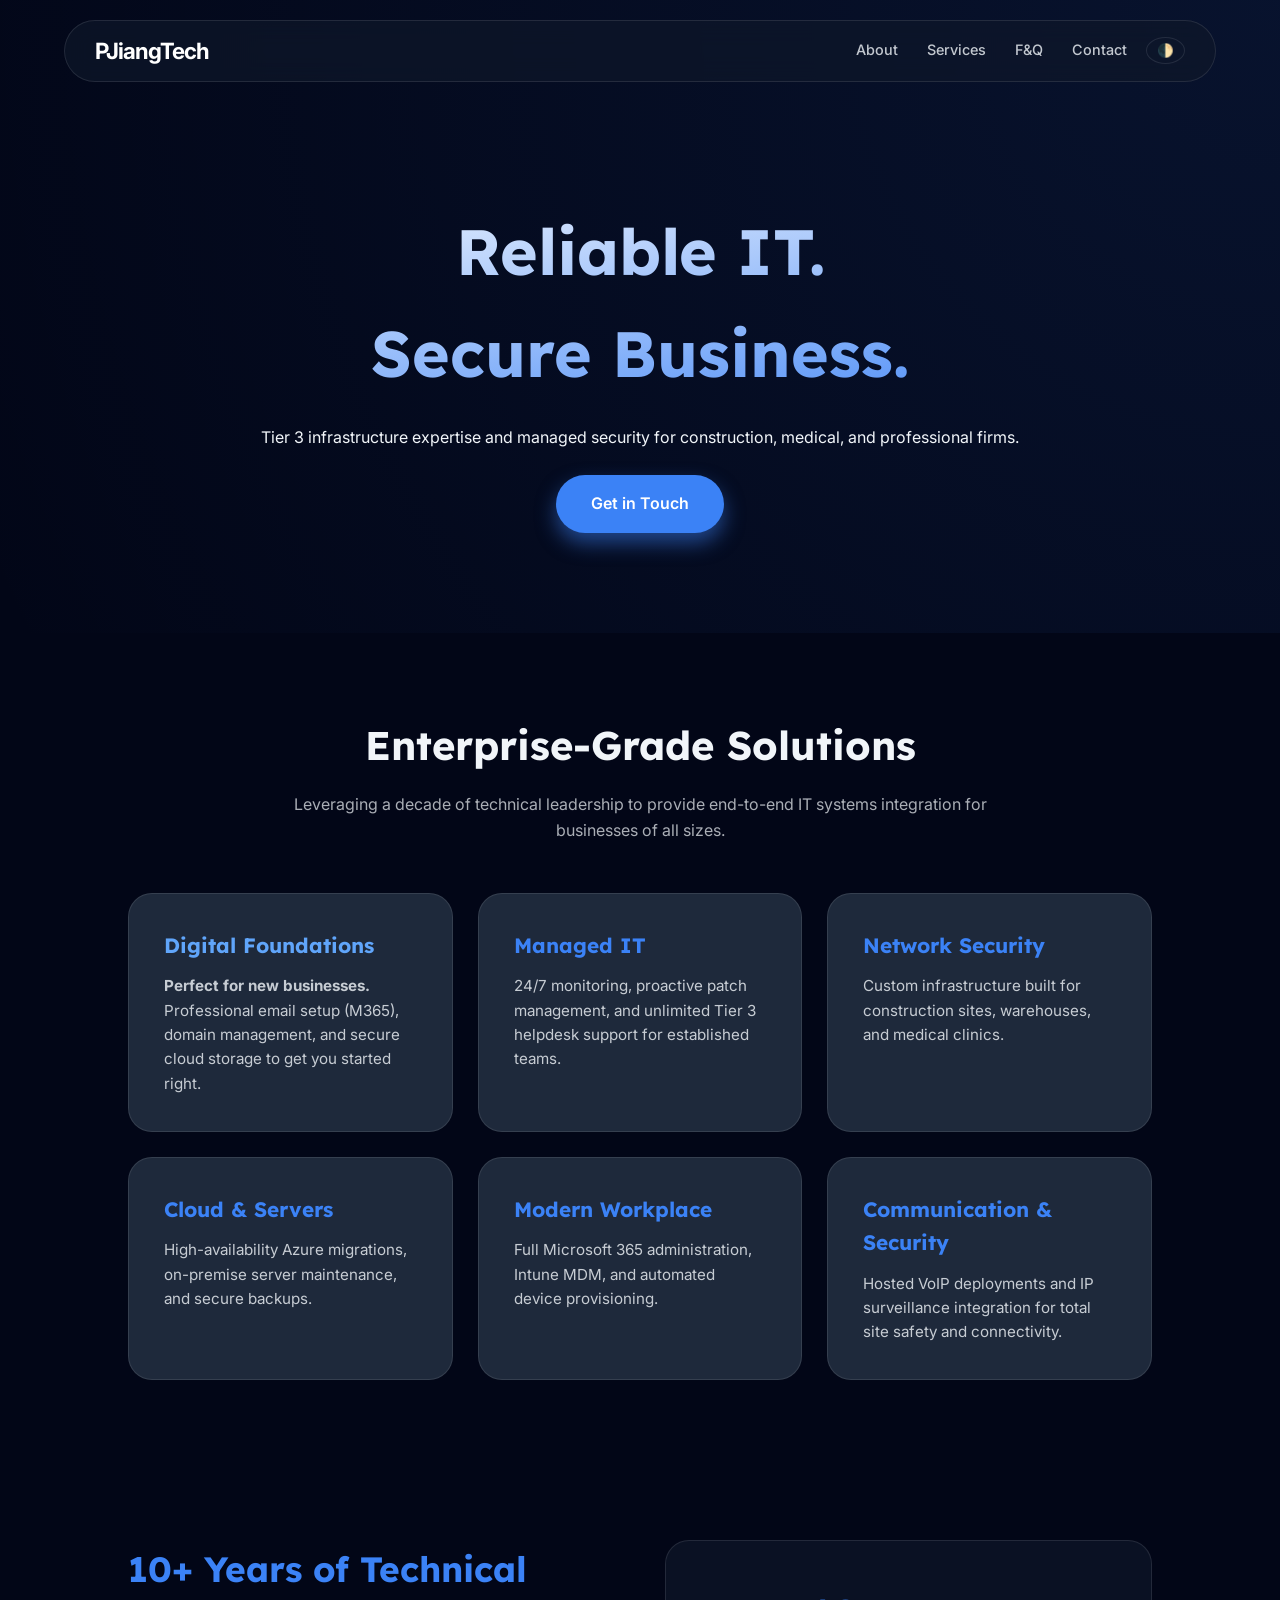
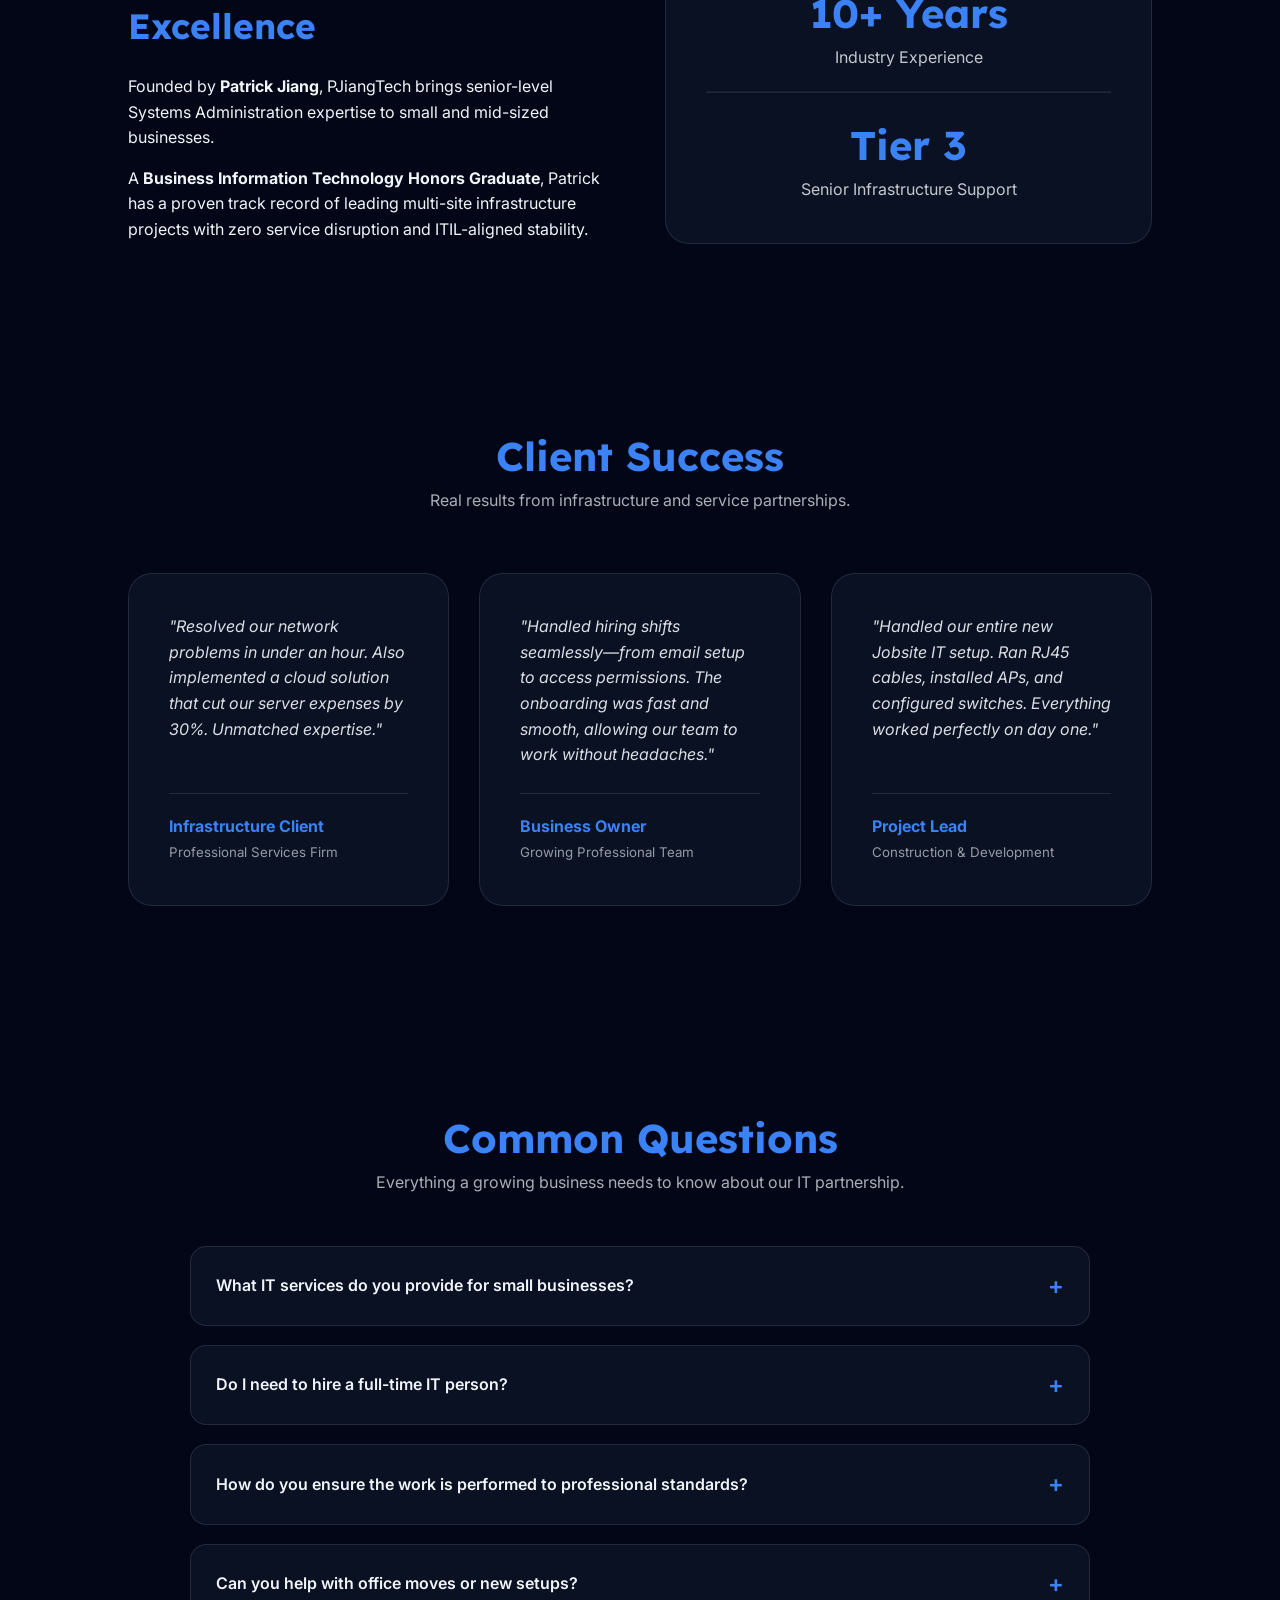
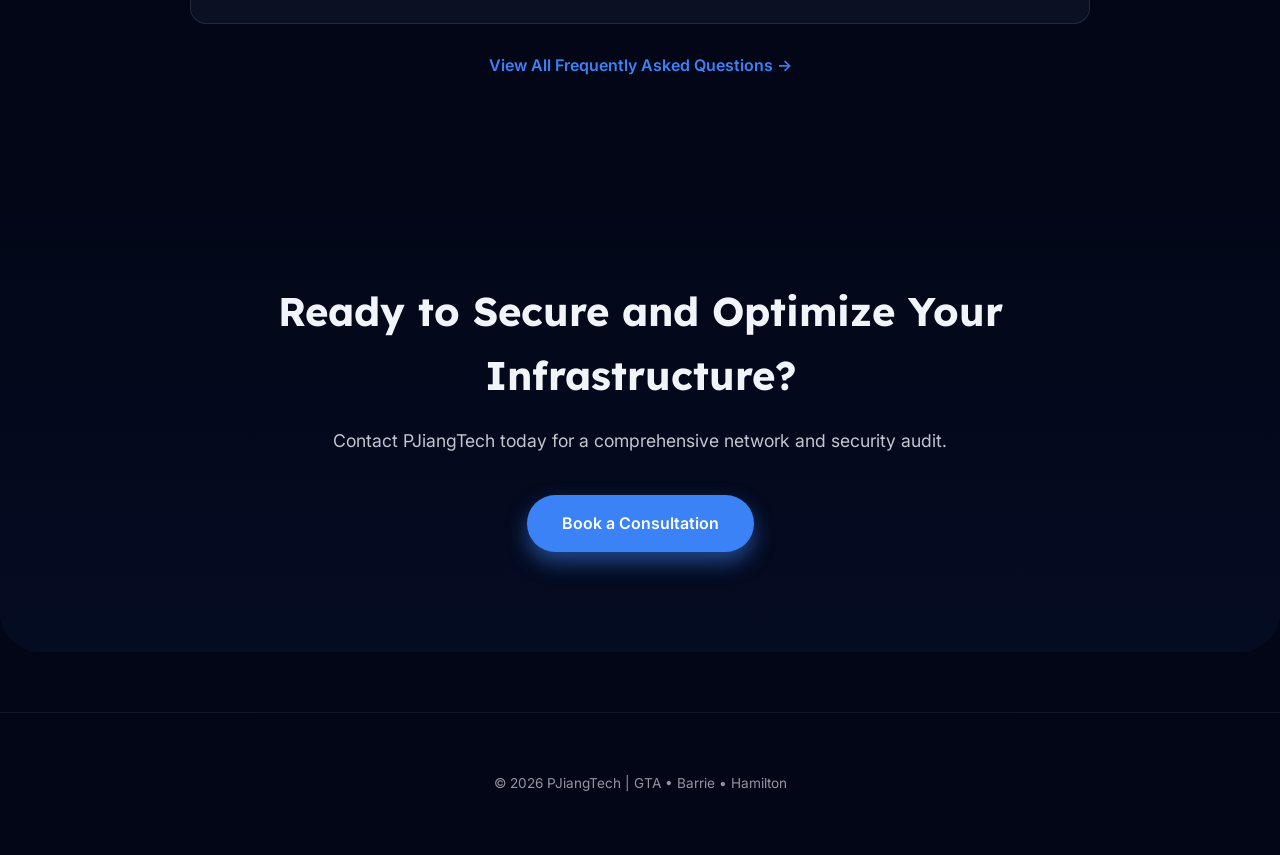
==== index.html @ 6f6699de "Initial site deployment" ====
<!DOCTYPE html>
<html lang="en">
<head>
  <meta charset="UTF-8" />
  <meta name="viewport" content="width=device-width, initial-scale=1.0" />
  <title>PJiangTech | Managed IT & Infrastructure</title>
  <link href="https://fonts.googleapis.com/css2?family=Inter:wght@300;400;500;600&family=Lexend:wght@600;700&display=swap" rel="stylesheet">
  <style>
    :root {
      --bg: #020617; --text: #f1f5f9; --primary: #0f172a; --accent: #3b82f6;
      --accent-glow: rgba(59, 130, 246, 0.5); --glass: rgba(15, 23, 42, 0.7);
      --border: rgba(255, 255, 255, 0.1); --card-bg: #1e293b;
    }
    body.light {
      --bg: #f8fafc; --text: #1e293b; --glass: rgba(255, 255, 255, 0.7);
      --border: rgba(0, 0, 0, 0.05); --card-bg: #ffffff;
    }
    * { box-sizing: border-box; margin: 0; padding: 0; }
    body { font-family: 'Inter', sans-serif; background-color: var(--bg); color: var(--text); line-height: 1.6; transition: background 0.4s ease; }
    h1, h2, h3 { font-family: 'Lexend', sans-serif; }
    
    header { position: fixed; width: 90%; top: 20px; left: 50%; transform: translateX(-50%); background: var(--glass); backdrop-filter: blur(12px); border: 1px solid var(--border); border-radius: 100px; padding: 12px 30px; display: flex; justify-content: space-between; align-items: center; z-index: 1000; }
    
    .logo { font-size: 1.4rem; color: #ffffff !important; font-weight: 700; text-decoration: none; letter-spacing: -1px; }
    
    nav a { color: var(--text); margin-left: 25px; text-decoration: none; font-size: 0.9rem; font-weight: 500; opacity: 0.8; }
    .mode-toggle { cursor: pointer; background: none; border: 1px solid var(--border); padding: 5px 10px; border-radius: 50%; margin-left: 15px; color: var(--text); }
    
    .hero { padding: 200px 20px 100px; text-align: center; background: radial-gradient(circle at top right, rgba(59, 130, 246, 0.1), transparent); }
    .hero h1 { font-size: clamp(2.5rem, 6vw, 4rem); margin-bottom: 20px; background: linear-gradient(to bottom right, #fff, var(--accent)); -webkit-background-clip: text; -webkit-text-fill-color: transparent; }
    
    .btn { display: inline-block; background: var(--accent); color: white; padding: 16px 35px; border-radius: 100px; text-decoration: none; font-weight: 600; box-shadow: 0 10px 20px var(--accent-glow); border: none; cursor: pointer; transition: transform 0.3s ease; }
    .btn:hover { transform: translateY(-3px); }

    section { padding: 80px 10%; max-width: 1300px; margin: auto; }
    
    .services-grid { display: grid; grid-template-columns: repeat(auto-fit, minmax(300px, 1fr)); gap: 25px; margin-top: 40px; }
    .s-card { background: var(--card-bg); padding: 35px; border-radius: 24px; border: 1px solid var(--border); transition: transform 0.3s; text-decoration: none; color: inherit; display: block; }
    .s-card:hover { transform: translateY(-8px); border-color: var(--accent); }
    .s-card h3 { color: var(--accent); margin-bottom: 12px; font-size: 1.3rem; }
    .s-card p { font-size: 0.95rem; opacity: 0.8; }

    /* CTA Section (Replaces Form) */
    .cta-section { text-align: center; padding: 100px 10%; background: linear-gradient(to bottom, transparent, rgba(59, 130, 246, 0.05)); border-radius: 40px; margin-bottom: 60px; }
    
    footer { text-align: center; padding: 60px 20px; border-top: 1px solid var(--border); opacity: 0.6; font-size: 0.85rem; }

    /* Animation Keyframes */
@keyframes fadeInUp {
  from { opacity: 0; transform: translateY(30px); }
  to { opacity: 1; transform: translateY(0); }
}

.testimonial-card {
  opacity: 0; /* Hidden initially for scroll effect */
  transition: transform 0.3s ease, border-color 0.3s ease, box-shadow 0.3s ease;
}

/* Class added by JavaScript when scrolled into view */
.reveal {
  animation: fadeInUp 0.8s ease forwards;
}

.testimonial-card:hover {
  transform: translateY(-10px);
  border-color: var(--accent) !important;
  box-shadow: 0 10px 30px rgba(59, 130, 246, 0.2);
}
/* FAQ Accordion Styles */
.accordion {
  background: var(--glass);
  border: 1px solid var(--border);
  border-radius: 16px;
  margin-bottom: 15px;
  padding: 20px 25px;
  cursor: pointer;
  display: flex;
  justify-content: space-between;
  align-items: center;
  font-weight: 600;
  transition: all 0.3s ease;
  text-align: left;
}

.accordion:hover {
  border-color: var(--accent);
  background: rgba(59, 130, 246, 0.05);
}

.accordion::after {
  content: '+';
  font-size: 1.5rem;
  color: var(--accent);
  transition: transform 0.3s ease;
}

.accordion.active::after {
  content: '−';
  transform: rotate(180deg);
}

.panel {
  max-height: 0;
  overflow: hidden;
  transition: max-height 0.3s ease-out;
  background: rgba(15, 23, 42, 0.3);
  border-radius: 0 0 16px 16px;
  margin-top: -16px;
  margin-bottom: 20px;
  padding: 0 25px;
}

.panel p {
  padding: 20px 0;
  opacity: 0.8;
  font-size: 0.95rem;
}

  </style>
</head>
<body>

<header>
  <a href="index.html" class="logo">PJiangTech</a>
  <nav>
  <a href="about.html">About</a>        
  <a href="services.html">Services</a> 
  <a href="faq.html">F&Q</a> 
  <a href="contact.html">Contact</a>    
  <button class="mode-toggle" onclick="toggleMode()">🌓</button>
</nav>
</header>

<section class="hero">
  <h1>Reliable IT.<br>Secure Business.</h1>
  <p>Tier 3 infrastructure expertise and managed security for construction, medical, and professional firms.</p>
  <a href="contact.html" class="btn" style="margin-top: 25px;">Get in Touch</a>
</section>

<section id="services">
  <div style="text-align: center; margin-bottom: 50px;">
    <h2 style="font-size: 2.5rem; margin-bottom: 15px;">Enterprise-Grade Solutions</h2>
    <p style="opacity: 0.7; max-width: 700px; margin: 0 auto;">Leveraging a decade of technical leadership to provide end-to-end IT systems integration for businesses of all sizes.</p>
  </div>
  
  <div class="services-grid">
    <a href="services.html" class="s-card">
      <h3 style="color: #60a5fa;">Digital Foundations</h3>
      <p><strong>Perfect for new businesses.</strong> Professional email setup (M365), domain management, and secure cloud storage to get you started right.</p>
    </a>

    <a href="services.html" class="s-card">
      <h3>Managed IT</h3>
      <p>24/7 monitoring, proactive patch management, and unlimited Tier 3 helpdesk support for established teams.</p>
    </a>

    <a href="services.html" class="s-card">
      <h3>Network Security</h3>
      <p>Custom infrastructure built for construction sites, warehouses, and medical clinics.</p>
    </a>

    <a href="services.html" class="s-card">
      <h3>Cloud & Servers</h3>
      <p>High-availability Azure migrations, on-premise server maintenance, and secure backups.</p>
    </a>

    <a href="services.html" class="s-card">
      <h3>Modern Workplace</h3>
      <p>Full Microsoft 365 administration, Intune MDM, and automated device provisioning.</p>
    </a>

    <a href="services.html" class="s-card">
      <h3>Communication & Security</h3>
      <p>Hosted VoIP deployments and IP surveillance integration for total site safety and connectivity.</p>
    </a>
  </div>
</section>

<section id="about" class="about-section">
  <div style="display: grid; grid-template-columns: 1fr 1fr; gap: 50px; align-items: center;">
    <div>
      <h2 style="color: var(--accent); font-size: 2.2rem; margin-bottom: 20px;">10+ Years of Technical Excellence</h2>
      <p>Founded by <strong>Patrick Jiang</strong>, PJiangTech brings senior-level Systems Administration expertise to small and mid-sized businesses.</p>
      <p style="margin-top: 15px;">A <strong>Business Information Technology Honors Graduate</strong>, Patrick has a proven track record of leading multi-site infrastructure projects with zero service disruption and ITIL-aligned stability.</p>
    </div>
    <div style="background: var(--glass); padding: 40px; border-radius: 24px; border: 1px solid var(--border); text-align: center;">
        <div style="margin-bottom: 20px;">
            <h3 style="color: var(--accent); font-size: 2.5rem;">10+ Years</h3>
            <p style="opacity: 0.8;">Industry Experience</p>
        </div>
        <hr style="opacity: 0.1; margin: 20px 0;">
        <div>
            <h3 style="color: var(--accent); font-size: 2.5rem;">Tier 3</h3>
            <p style="opacity: 0.8;">Senior Infrastructure Support</p>
        </div>
    </div>
  </div>
</section>


<section id="testimonials" style="padding: 100px 10%; overflow: hidden;">
  <div style="text-align: center; margin-bottom: 60px;">
    <h2 style="font-size: 2.5rem; color: var(--accent);">Client Success</h2>
    <p style="opacity: 0.7;">Real results from infrastructure and service partnerships.</p>
  </div>

  <div style="display: grid; grid-template-columns: repeat(auto-fit, minmax(300px, 1fr)); gap: 30px;">
    
    <div class="testimonial-card" style="background: var(--glass); padding: 40px; border-radius: 24px; border: 1px solid var(--border); display: flex; flex-direction: column;">
      <p style="font-style: italic; opacity: 0.9; flex-grow: 1;">"Resolved our network problems in under an hour. Also implemented a cloud solution that cut our server expenses by 30%. Unmatched expertise."</p>
      <div style="margin-top: 25px; padding-top: 20px; border-top: 1px solid var(--border);">
        <strong style="color: var(--accent); display: block;">Infrastructure Client</strong>
        <small style="opacity: 0.6;">Professional Services Firm</small>
      </div>
    </div>


    <div class="testimonial-card" style="background: var(--glass); padding: 40px; border-radius: 24px; border: 1px solid var(--border); display: flex; flex-direction: column;">
      <p style="font-style: italic; opacity: 0.9; flex-grow: 1;">"Handled hiring shifts seamlessly—from email setup to access permissions. The onboarding was fast and smooth, allowing our team to work without headaches."</p>
      <div style="margin-top: 25px; padding-top: 20px; border-top: 1px solid var(--border);">
        <strong style="color: var(--accent); display: block;">Business Owner</strong>
        <small style="opacity: 0.6;">Growing Professional Team</small>
      </div>
    </div>

    <div class="testimonial-card" style="background: var(--glass); padding: 40px; border-radius: 24px; border: 1px solid var(--border); display: flex; flex-direction: column;">
      <p style="font-style: italic; opacity: 0.9; flex-grow: 1;">"Handled our entire new Jobsite IT setup. Ran RJ45 cables, installed APs, and configured switches. Everything worked perfectly on day one."</p>
      <div style="margin-top: 25px; padding-top: 20px; border-top: 1px solid var(--border);">
        <strong style="color: var(--accent); display: block;">Project Lead</strong>
        <small style="opacity: 0.6;">Construction & Development</small>
      </div>
    </div>

  </div>
</section>

<section id="faq" style="padding: 100px 10%;">
  <div style="text-align: center; margin-bottom: 50px;">
    <h2 style="font-size: 2.5rem; color: var(--accent);">Common Questions</h2>
    <p style="opacity: 0.7;">Everything a growing business needs to know about our IT partnership.</p>
  </div>

  <div style="max-width: 900px; margin: auto;">
    <div class="accordion">What IT services do you provide for small businesses?</div>
    <div class="panel"><p>We handle everything from professional email setup (Microsoft 365) and network cabling to managed security and Tier 3 infrastructure support.</p></div>

    <div class="accordion">Do I need to hire a full-time IT person?</div>
    <div class="panel"><p>Not necessarily. We provide the same level of senior expertise at a fraction of the cost, acting as your dedicated IT department.</p></div>

    <div class="accordion">How do you ensure the work is performed to professional standards?</div>
<div class="panel">
  <p>Every project and service engagement begins with a detailed <strong>Statement of Work (SOW)</strong>. This document clearly defines the scope, technical requirements, and expected deliverables, ensuring full transparency. By following a structured, ITIL-aligned process, we guarantee that all infrastructure changes are documented, tested, and executed with zero surprise to your operations.</p>
</div>

    <div class="accordion">Can you help with office moves or new setups?</div>
    <div class="panel"><p>Yes. We handle the physical infrastructure, including running RJ45 cabling, configuring switches, and ensuring your WiFi is enterprise-ready from day one.</p></div>

    <div style="text-align: center; margin-top: 30px;">
        <a href="faq.html" style="color: var(--accent); text-decoration: none; font-weight: 600;">View All Frequently Asked Questions →</a>
    </div>
  </div>
</section>

<section class="cta-section">
    <h2 style="font-size: 2.5rem; margin-bottom: 20px;">Ready to Secure and Optimize Your Infrastructure?</h2>
    <p style="opacity: 0.8; margin-bottom: 40px; font-size: 1.1rem;">Contact PJiangTech today for a comprehensive network and security audit.</p>
    <a href="contact.html" class="btn">Book a Consultation</a>
</section>

<footer><p>© 2026 PJiangTech | GTA • Barrie • Hamilton</p></footer>

<script>
  // 1. Theme Toggle Logic
  function toggleMode() { 
    document.body.classList.toggle('light'); 
    localStorage.setItem('theme', document.body.classList.contains('light') ? 'light' : 'dark'); 
  }
  if (localStorage.getItem('theme') === 'light') document.body.classList.add('light');

  // 2. Accordion Logic
  const acc = document.querySelectorAll('.accordion');
  acc.forEach(a => {
    a.addEventListener('click', function() {
      this.classList.toggle('active');
      const panel = this.nextElementSibling;
      // Check if panel is already open
      if (panel.style.maxHeight && panel.style.maxHeight !== "0px") {
        panel.style.maxHeight = "0px";
      } else {
        panel.style.maxHeight = panel.scrollHeight + "px";
      }
    });
  });

  // 3. Scroll Reveal Animation Logic
  const observerOptions = { threshold: 0.1 };
  const observer = new IntersectionObserver((entries) => {
    entries.forEach(entry => {
      if (entry.isIntersecting) {
        entry.target.classList.add('reveal');
      }
    });
  }, observerOptions);

  // Apply reveal animation to both testimonials and accordions
  document.querySelectorAll('.testimonial-card, .accordion').forEach((el) => {
    observer.observe(el);
  });
</script>

</body>
</html>
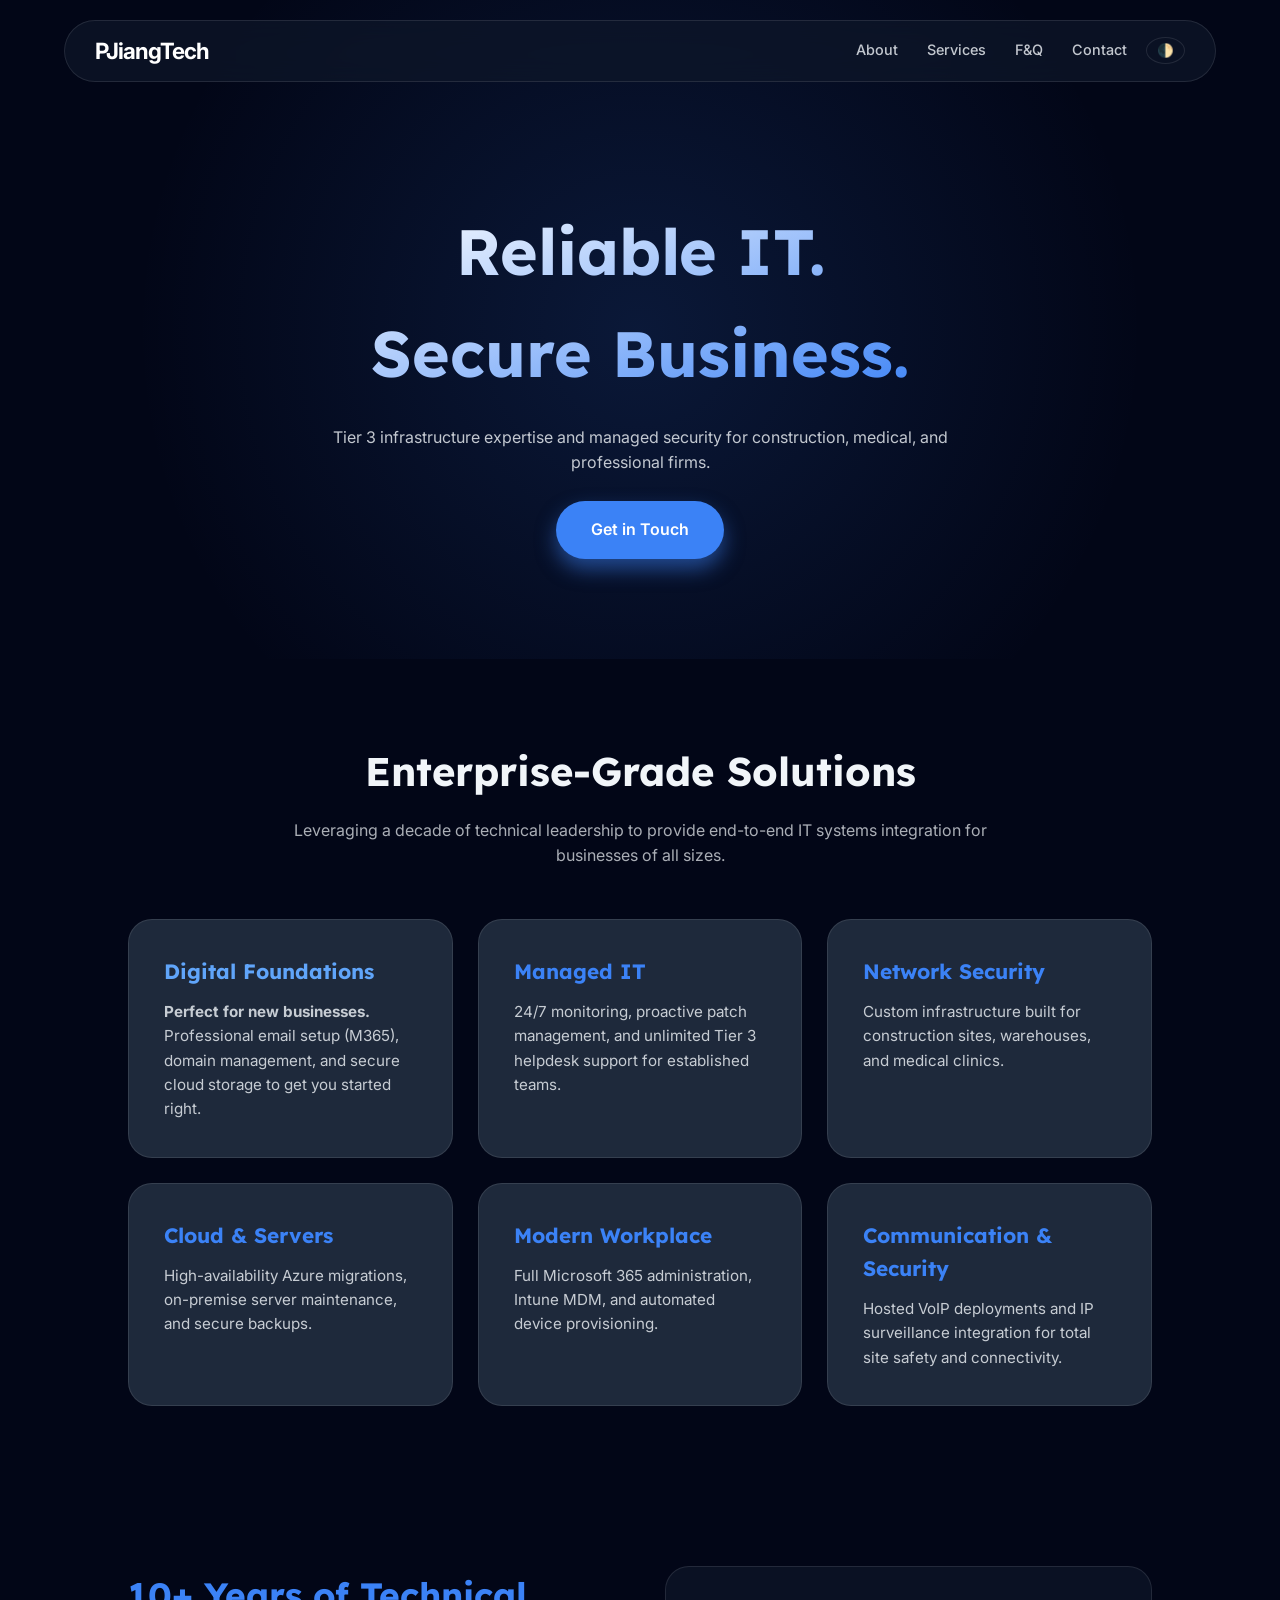
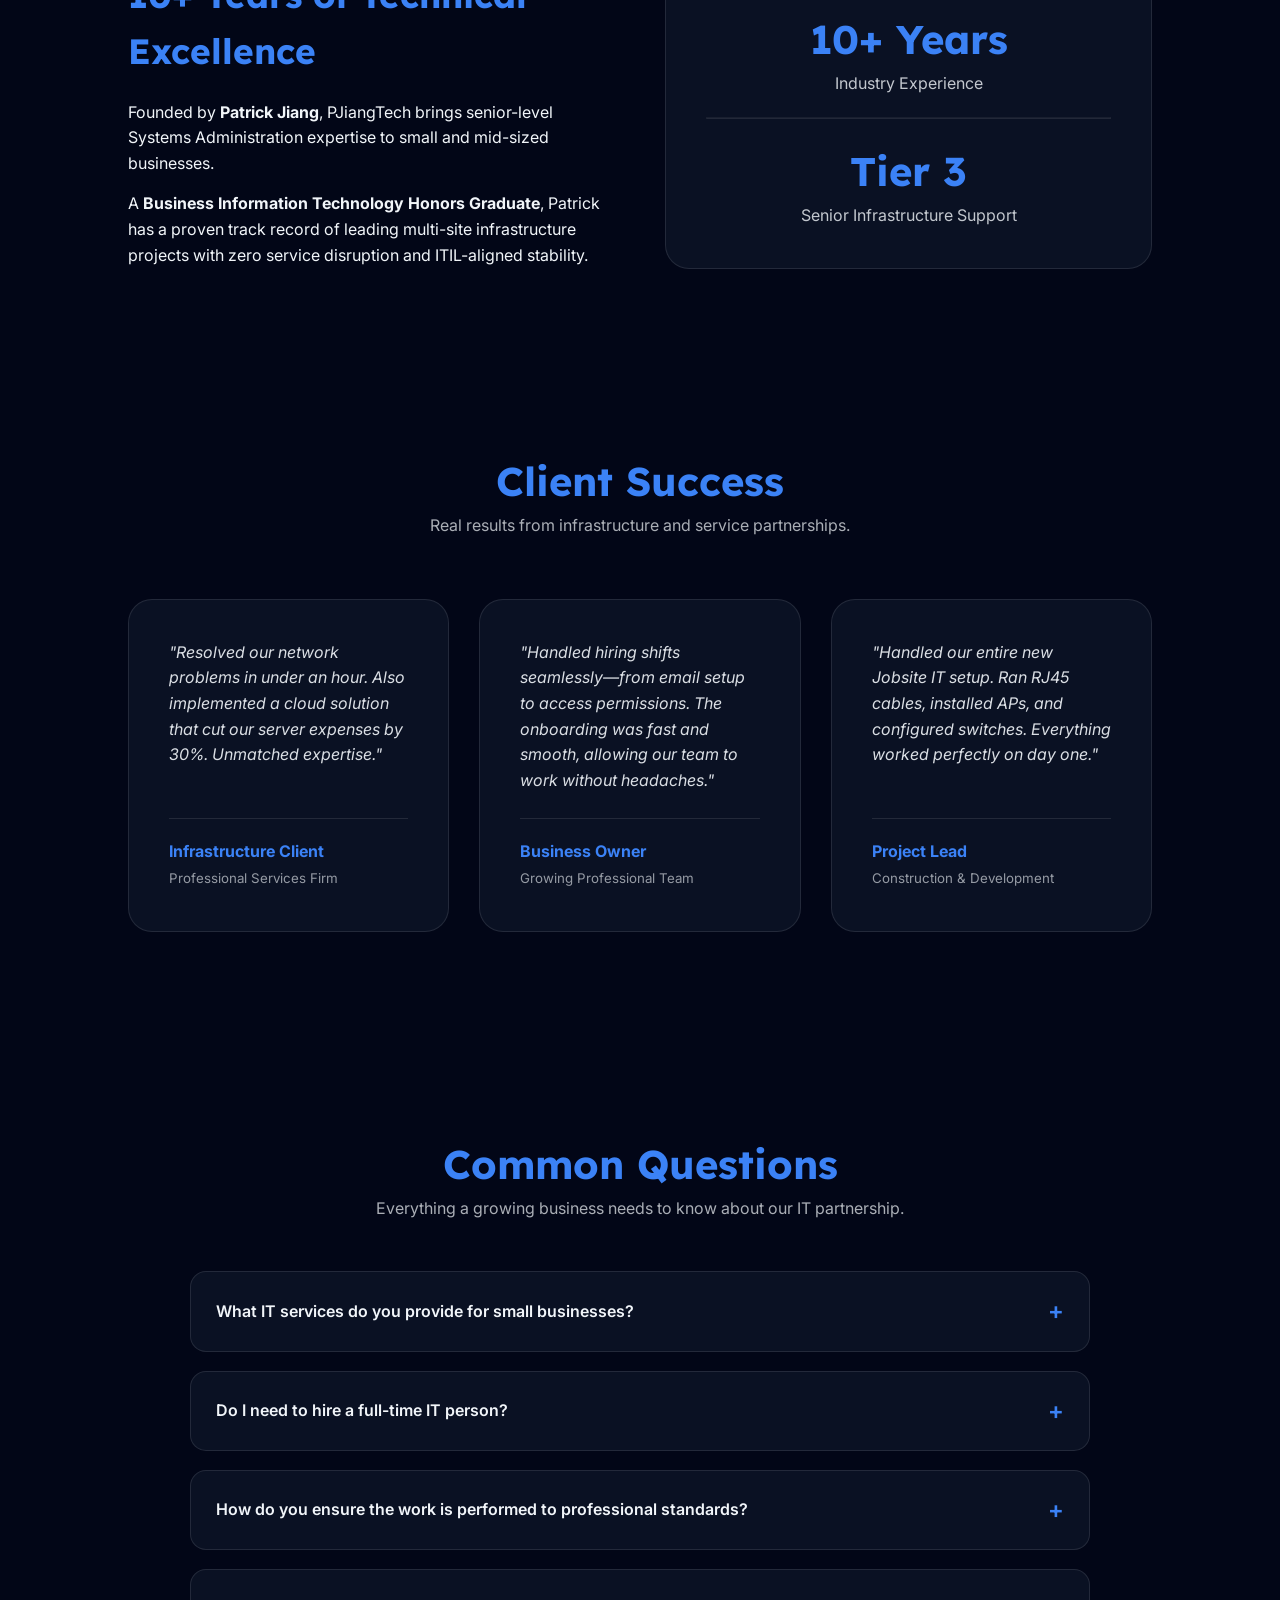
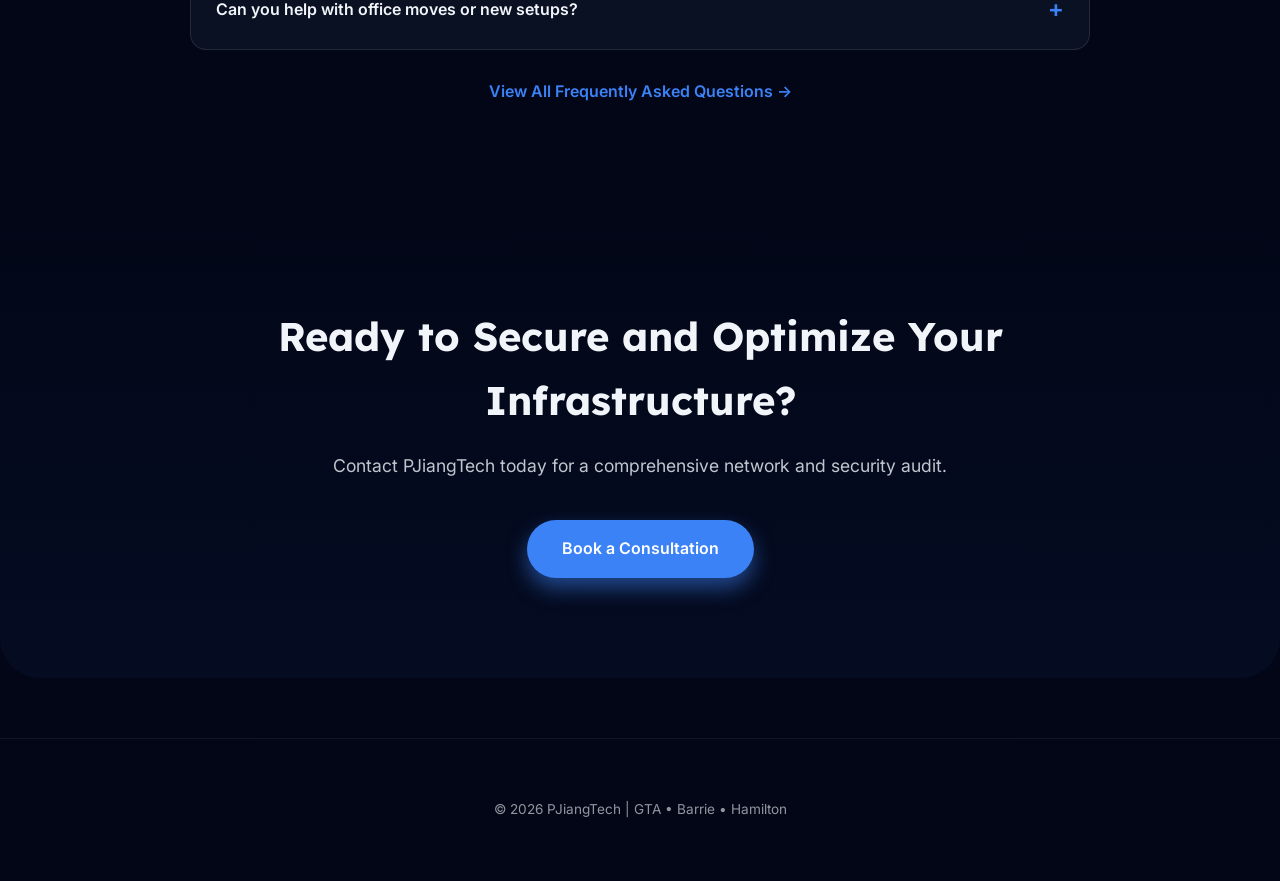
==== commit ed17eb5a: "change hero" ====
--- a/index.html
+++ b/index.html
@@ -115,7 +115,26 @@
   opacity: 0.8;
   font-size: 0.95rem;
 }
-
+.hero { 
+
+  width: 100%;
+  max-width: none;
+  margin: 0;
+  
+  padding: 200px 20px 100px; 
+  text-align: center;
+  display: flex;
+  flex-direction: column;
+  align-items: center;
+  /* CHANGE THIS LINE BELOW */
+  background: radial-gradient(circle at center, rgba(59, 130, 246, 0.15), transparent 70%); 
+}
+
+.hero p {
+  max-width: 700px; /* Prevents the subtext from stretching too wide */
+  margin: 0 auto;  /* Ensures the paragraph itself is centered */
+  opacity: 0.8;
+}
   </style>
 </head>
 <body>
@@ -134,7 +153,9 @@
 <section class="hero">
   <h1>Reliable IT.<br>Secure Business.</h1>
   <p>Tier 3 infrastructure expertise and managed security for construction, medical, and professional firms.</p>
-  <a href="contact.html" class="btn" style="margin-top: 25px;">Get in Touch</a>
+  <div style="display: flex; justify-content: center; width: 100%;">
+    <a href="contact.html" class="btn" style="margin-top: 25px;">Get in Touch</a>
+  </div>
 </section>
 
 <section id="services">
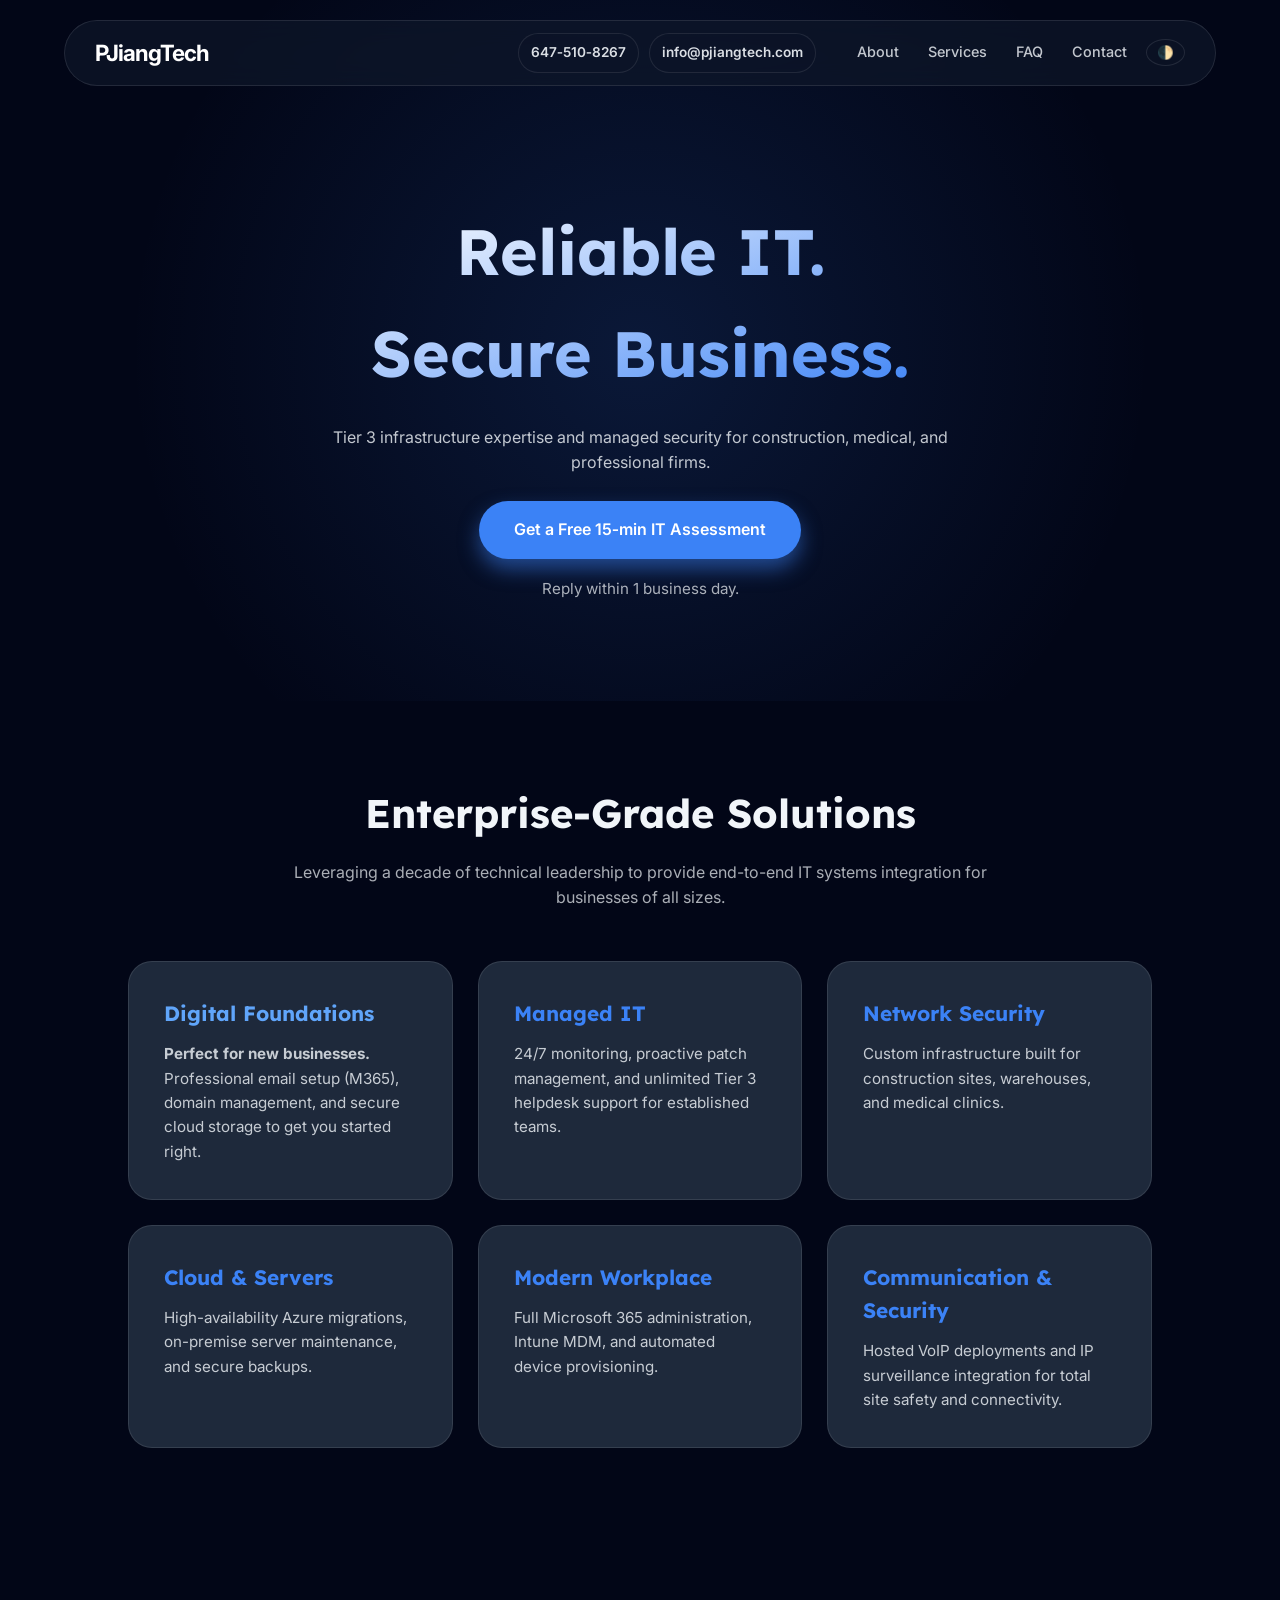
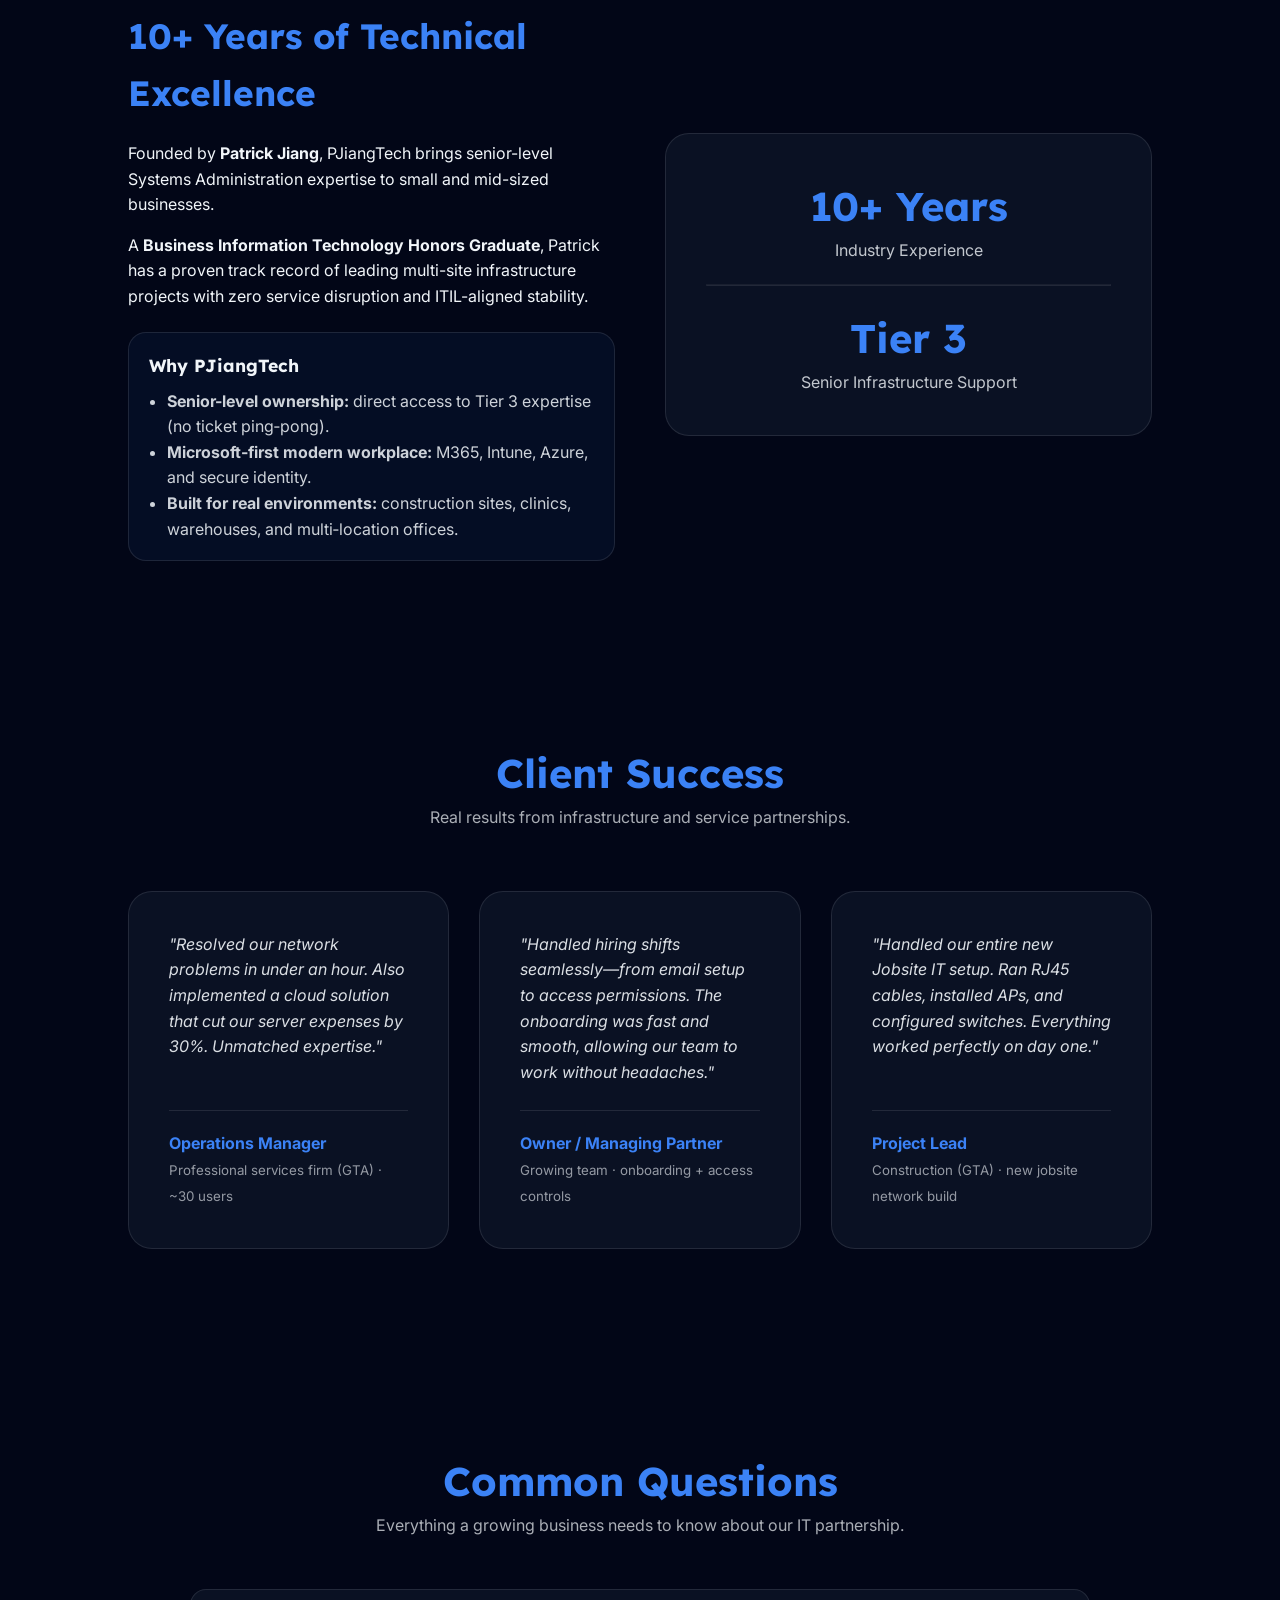
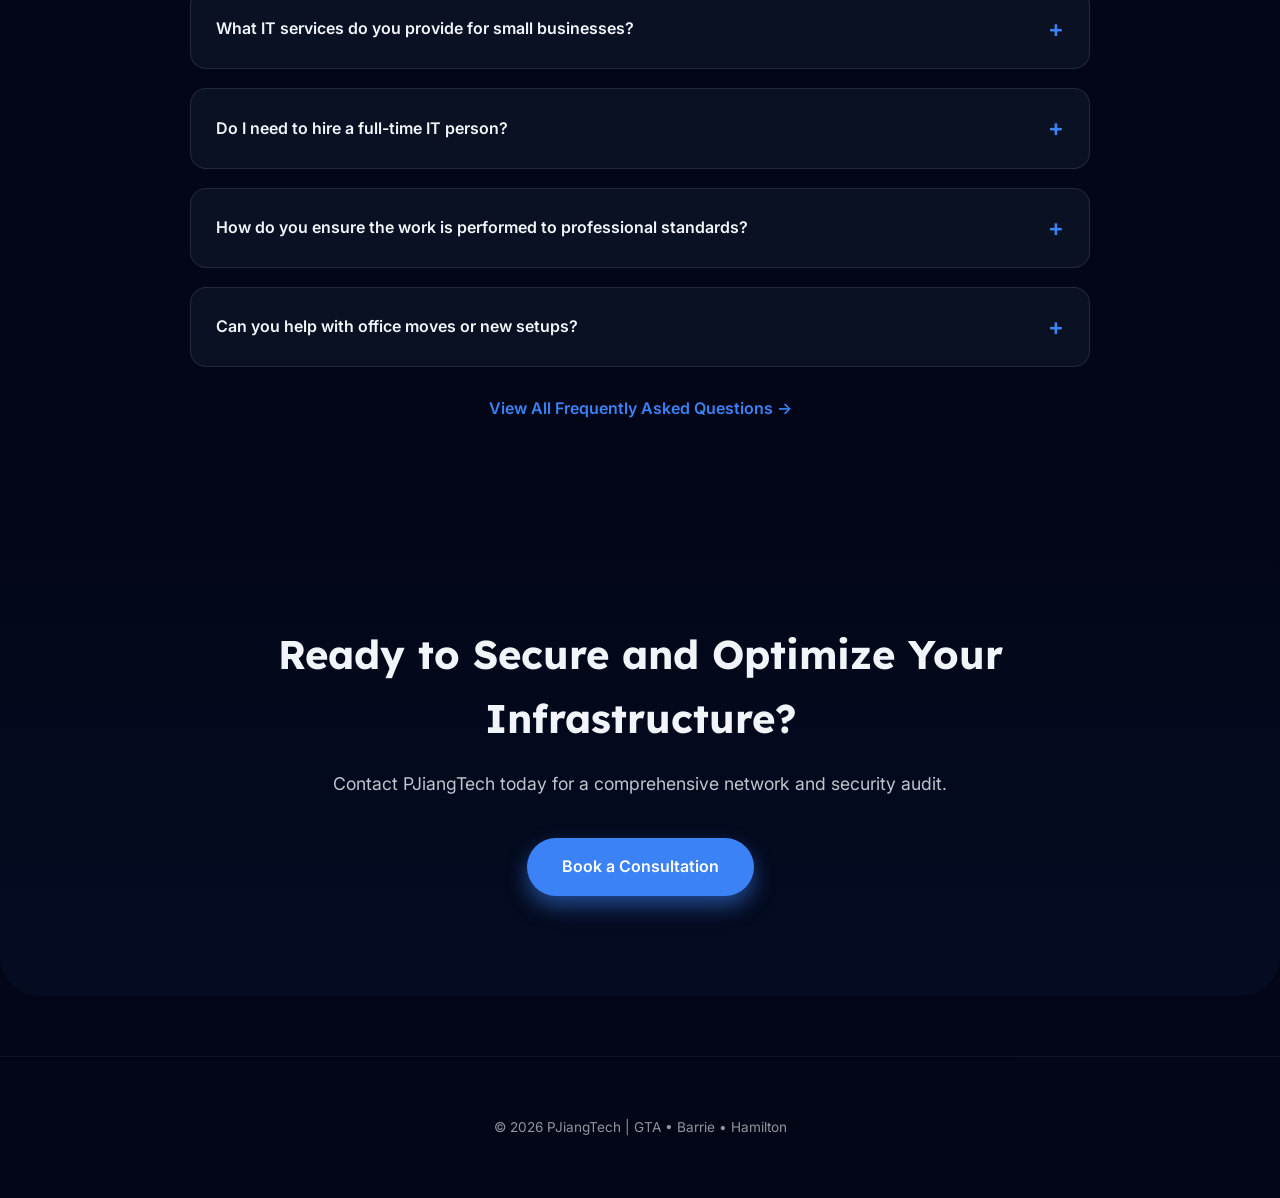
==== commit 544575c7: "Add header contact links + improve testimonial attribution" ====
--- a/index.html
+++ b/index.html
@@ -19,12 +19,21 @@
     body { font-family: 'Inter', sans-serif; background-color: var(--bg); color: var(--text); line-height: 1.6; transition: background 0.4s ease; }
     h1, h2, h3 { font-family: 'Lexend', sans-serif; }
     
-    header { position: fixed; width: 90%; top: 20px; left: 50%; transform: translateX(-50%); background: var(--glass); backdrop-filter: blur(12px); border: 1px solid var(--border); border-radius: 100px; padding: 12px 30px; display: flex; justify-content: space-between; align-items: center; z-index: 1000; }
+    header { position: fixed; width: 90%; top: 20px; left: 50%; transform: translateX(-50%); background: var(--glass); backdrop-filter: blur(12px); border: 1px solid var(--border); border-radius: 100px; padding: 12px 30px; display: flex; justify-content: space-between; align-items: center; z-index: 1000; gap: 18px; }
     
     .logo { font-size: 1.4rem; color: #ffffff !important; font-weight: 700; text-decoration: none; letter-spacing: -1px; }
     
     nav a { color: var(--text); margin-left: 25px; text-decoration: none; font-size: 0.9rem; font-weight: 500; opacity: 0.8; }
     .mode-toggle { cursor: pointer; background: none; border: 1px solid var(--border); padding: 5px 10px; border-radius: 50%; margin-left: 15px; color: var(--text); }
+
+    .header-right { display: flex; align-items: center; gap: 16px; flex-wrap: wrap; justify-content: flex-end; }
+    .header-contact { display: flex; align-items: center; gap: 10px; }
+    .header-contact a { color: var(--text); text-decoration: none; font-size: 0.85rem; font-weight: 600; opacity: 0.9; padding: 8px 12px; border-radius: 999px; border: 1px solid var(--border); background: rgba(15, 23, 42, 0.25); }
+    body.light .header-contact a { background: rgba(255, 255, 255, 0.4); }
+    .header-contact a:hover { border-color: var(--accent); }
+    @media (max-width: 900px) {
+      .header-contact { display: none; }
+    }
     
     .hero { padding: 200px 20px 100px; text-align: center; background: radial-gradient(circle at top right, rgba(59, 130, 246, 0.1), transparent); }
     .hero h1 { font-size: clamp(2.5rem, 6vw, 4rem); margin-bottom: 20px; background: linear-gradient(to bottom right, #fff, var(--accent)); -webkit-background-clip: text; -webkit-text-fill-color: transparent; }
@@ -141,21 +150,28 @@
 
 <header>
   <a href="index.html" class="logo">PJiangTech</a>
-  <nav>
-  <a href="about.html">About</a>        
-  <a href="services.html">Services</a> 
-  <a href="faq.html">F&Q</a> 
-  <a href="contact.html">Contact</a>    
-  <button class="mode-toggle" onclick="toggleMode()">🌓</button>
-</nav>
+  <div class="header-right">
+    <div class="header-contact" aria-label="Contact links">
+      <a href="tel:6475108267" title="Call PJiangTech">647‑510‑8267</a>
+      <a href="mailto:info@pjiangtech.com" title="Email PJiangTech">info@pjiangtech.com</a>
+    </div>
+    <nav>
+      <a href="about.html">About</a>        
+      <a href="services.html">Services</a> 
+      <a href="faq.html">FAQ</a> 
+      <a href="contact.html">Contact</a>    
+      <button class="mode-toggle" onclick="toggleMode()">🌓</button>
+    </nav>
+  </div>
 </header>
 
 <section class="hero">
   <h1>Reliable IT.<br>Secure Business.</h1>
   <p>Tier 3 infrastructure expertise and managed security for construction, medical, and professional firms.</p>
-  <div style="display: flex; justify-content: center; width: 100%;">
-    <a href="contact.html" class="btn" style="margin-top: 25px;">Get in Touch</a>
-  </div>
+  <div style="display: flex; justify-content: center; width: 100%; margin-top: 25px;">
+    <a href="contact.html" class="btn">Get a Free 15‑min IT Assessment</a>
+  </div>
+  <p style="margin-top: 18px; font-size: 0.95rem; opacity: 0.7;">Reply within 1 business day.</p>
 </section>
 
 <section id="services">
@@ -203,6 +219,15 @@
       <h2 style="color: var(--accent); font-size: 2.2rem; margin-bottom: 20px;">10+ Years of Technical Excellence</h2>
       <p>Founded by <strong>Patrick Jiang</strong>, PJiangTech brings senior-level Systems Administration expertise to small and mid-sized businesses.</p>
       <p style="margin-top: 15px;">A <strong>Business Information Technology Honors Graduate</strong>, Patrick has a proven track record of leading multi-site infrastructure projects with zero service disruption and ITIL-aligned stability.</p>
+
+      <div style="margin-top: 22px; background: rgba(59, 130, 246, 0.06); border: 1px solid var(--border); border-radius: 18px; padding: 18px 20px;">
+        <h3 style="font-size: 1.1rem; margin-bottom: 10px;">Why PJiangTech</h3>
+        <ul style="margin-left: 18px; opacity: 0.85;">
+          <li><strong>Senior-level ownership:</strong> direct access to Tier 3 expertise (no ticket ping‑pong).</li>
+          <li><strong>Microsoft-first modern workplace:</strong> M365, Intune, Azure, and secure identity.</li>
+          <li><strong>Built for real environments:</strong> construction sites, clinics, warehouses, and multi‑location offices.</li>
+        </ul>
+      </div>
     </div>
     <div style="background: var(--glass); padding: 40px; border-radius: 24px; border: 1px solid var(--border); text-align: center;">
         <div style="margin-bottom: 20px;">
@@ -230,8 +255,8 @@
     <div class="testimonial-card" style="background: var(--glass); padding: 40px; border-radius: 24px; border: 1px solid var(--border); display: flex; flex-direction: column;">
       <p style="font-style: italic; opacity: 0.9; flex-grow: 1;">"Resolved our network problems in under an hour. Also implemented a cloud solution that cut our server expenses by 30%. Unmatched expertise."</p>
       <div style="margin-top: 25px; padding-top: 20px; border-top: 1px solid var(--border);">
-        <strong style="color: var(--accent); display: block;">Infrastructure Client</strong>
-        <small style="opacity: 0.6;">Professional Services Firm</small>
+        <strong style="color: var(--accent); display: block;">Operations Manager</strong>
+        <small style="opacity: 0.6;">Professional services firm (GTA) · ~30 users</small>
       </div>
     </div>
 
@@ -239,8 +264,8 @@
     <div class="testimonial-card" style="background: var(--glass); padding: 40px; border-radius: 24px; border: 1px solid var(--border); display: flex; flex-direction: column;">
       <p style="font-style: italic; opacity: 0.9; flex-grow: 1;">"Handled hiring shifts seamlessly—from email setup to access permissions. The onboarding was fast and smooth, allowing our team to work without headaches."</p>
       <div style="margin-top: 25px; padding-top: 20px; border-top: 1px solid var(--border);">
-        <strong style="color: var(--accent); display: block;">Business Owner</strong>
-        <small style="opacity: 0.6;">Growing Professional Team</small>
+        <strong style="color: var(--accent); display: block;">Owner / Managing Partner</strong>
+        <small style="opacity: 0.6;">Growing team · onboarding + access controls</small>
       </div>
     </div>
 
@@ -248,7 +273,7 @@
       <p style="font-style: italic; opacity: 0.9; flex-grow: 1;">"Handled our entire new Jobsite IT setup. Ran RJ45 cables, installed APs, and configured switches. Everything worked perfectly on day one."</p>
       <div style="margin-top: 25px; padding-top: 20px; border-top: 1px solid var(--border);">
         <strong style="color: var(--accent); display: block;">Project Lead</strong>
-        <small style="opacity: 0.6;">Construction & Development</small>
+        <small style="opacity: 0.6;">Construction (GTA) · new jobsite network build</small>
       </div>
     </div>
 
@@ -330,4 +355,4 @@
 </script>
 
 </body>
-</html>+</html>
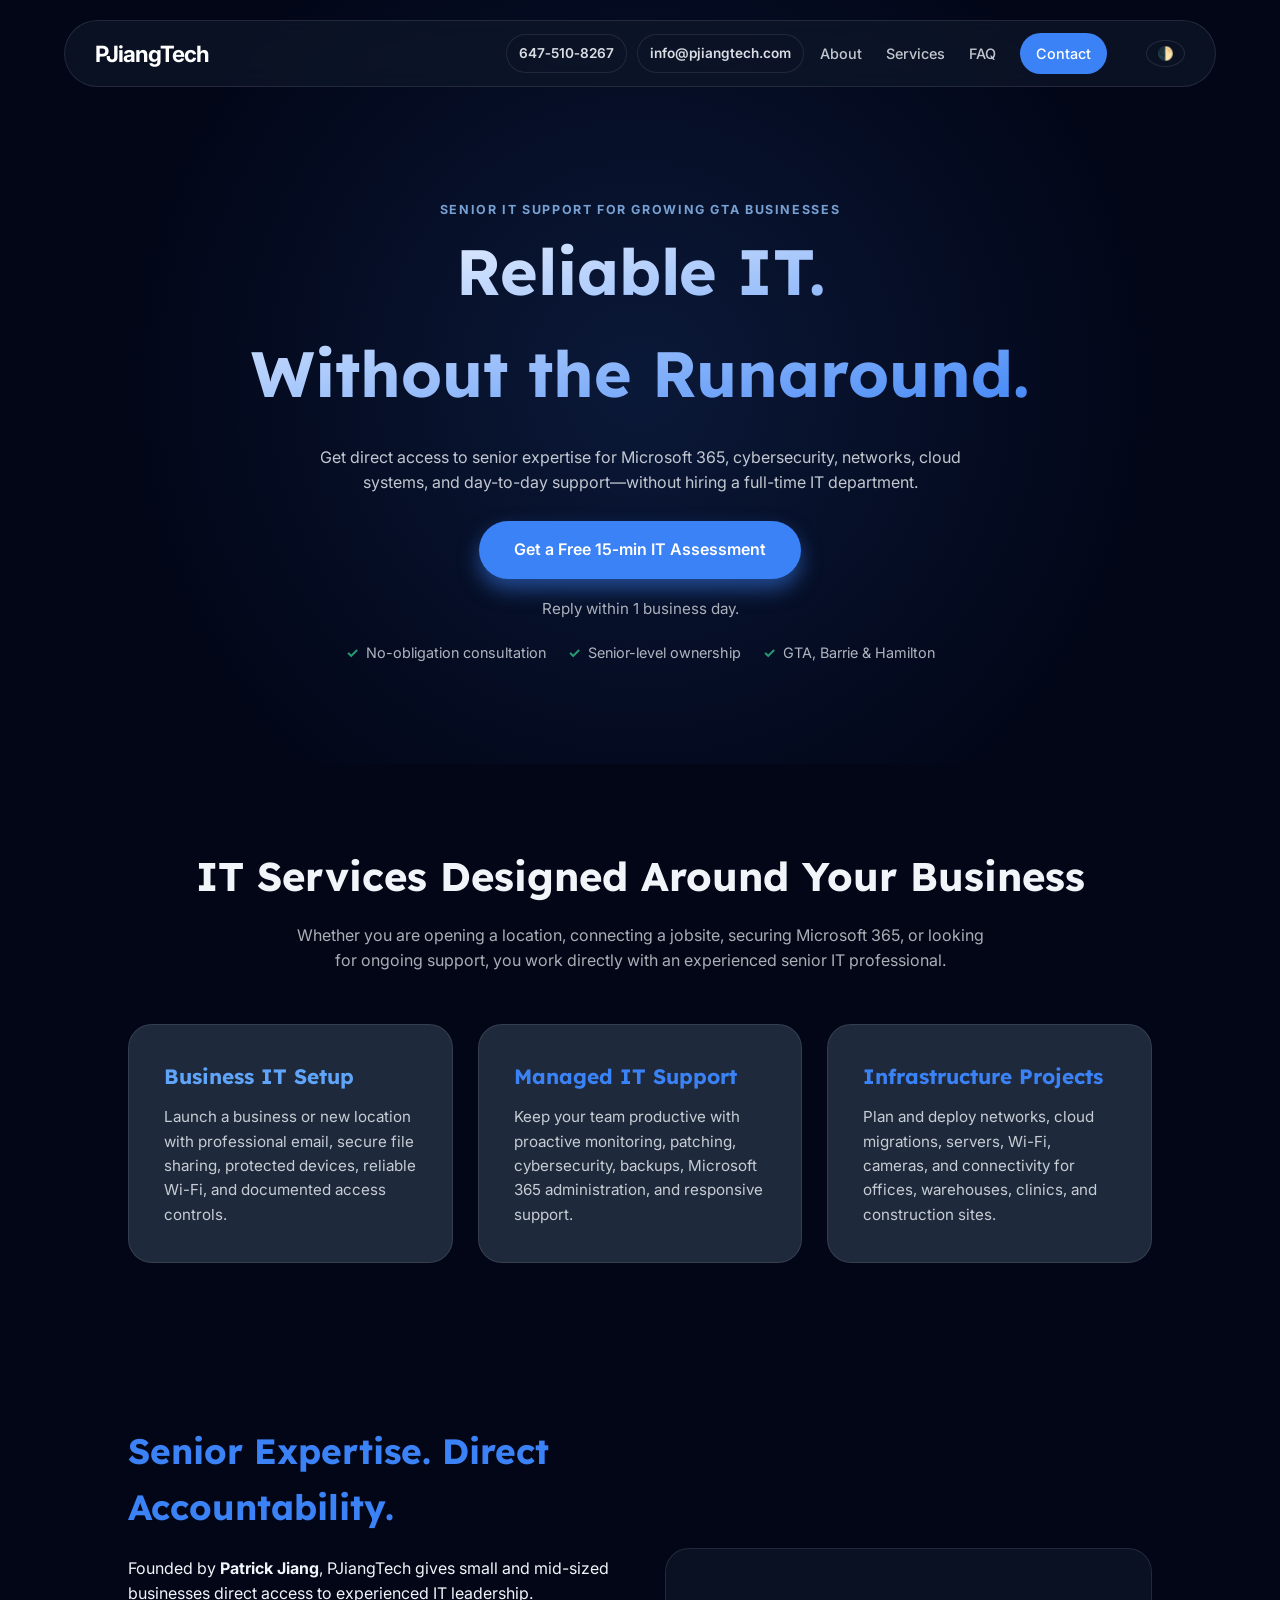
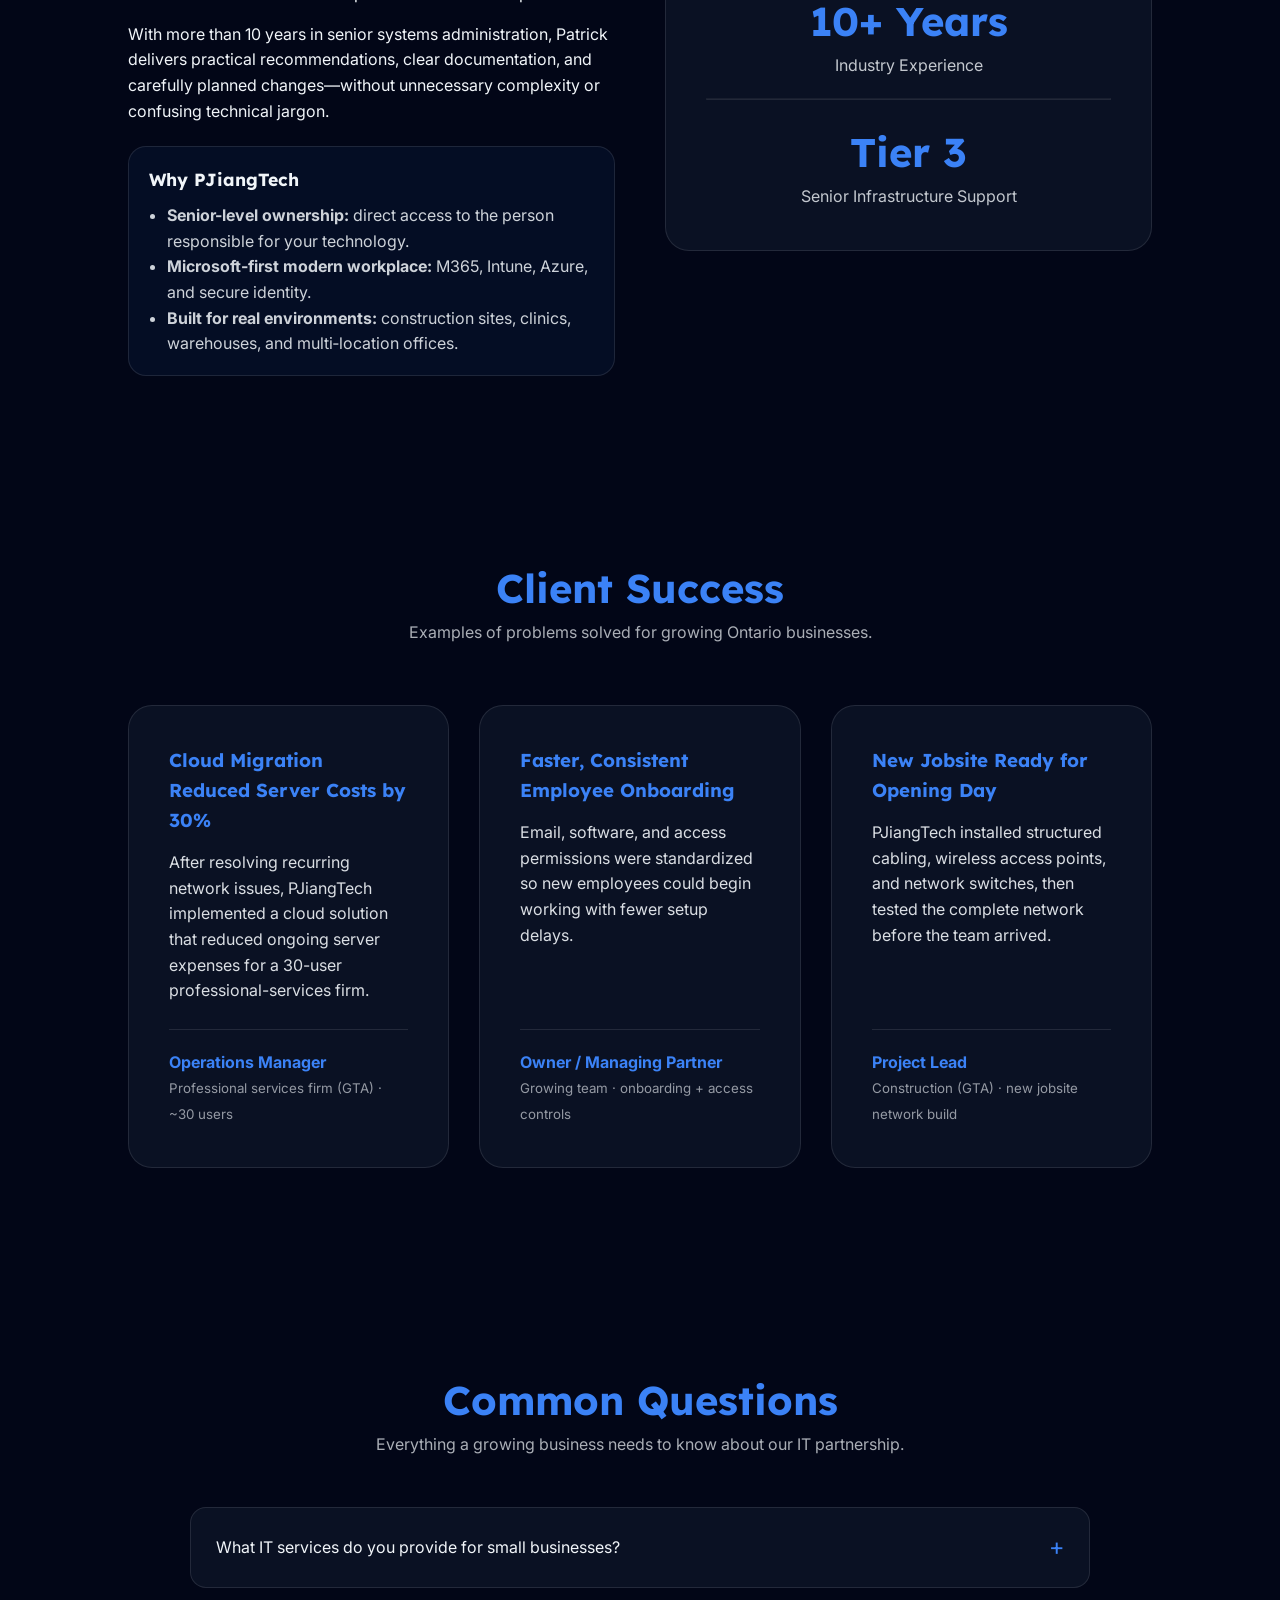
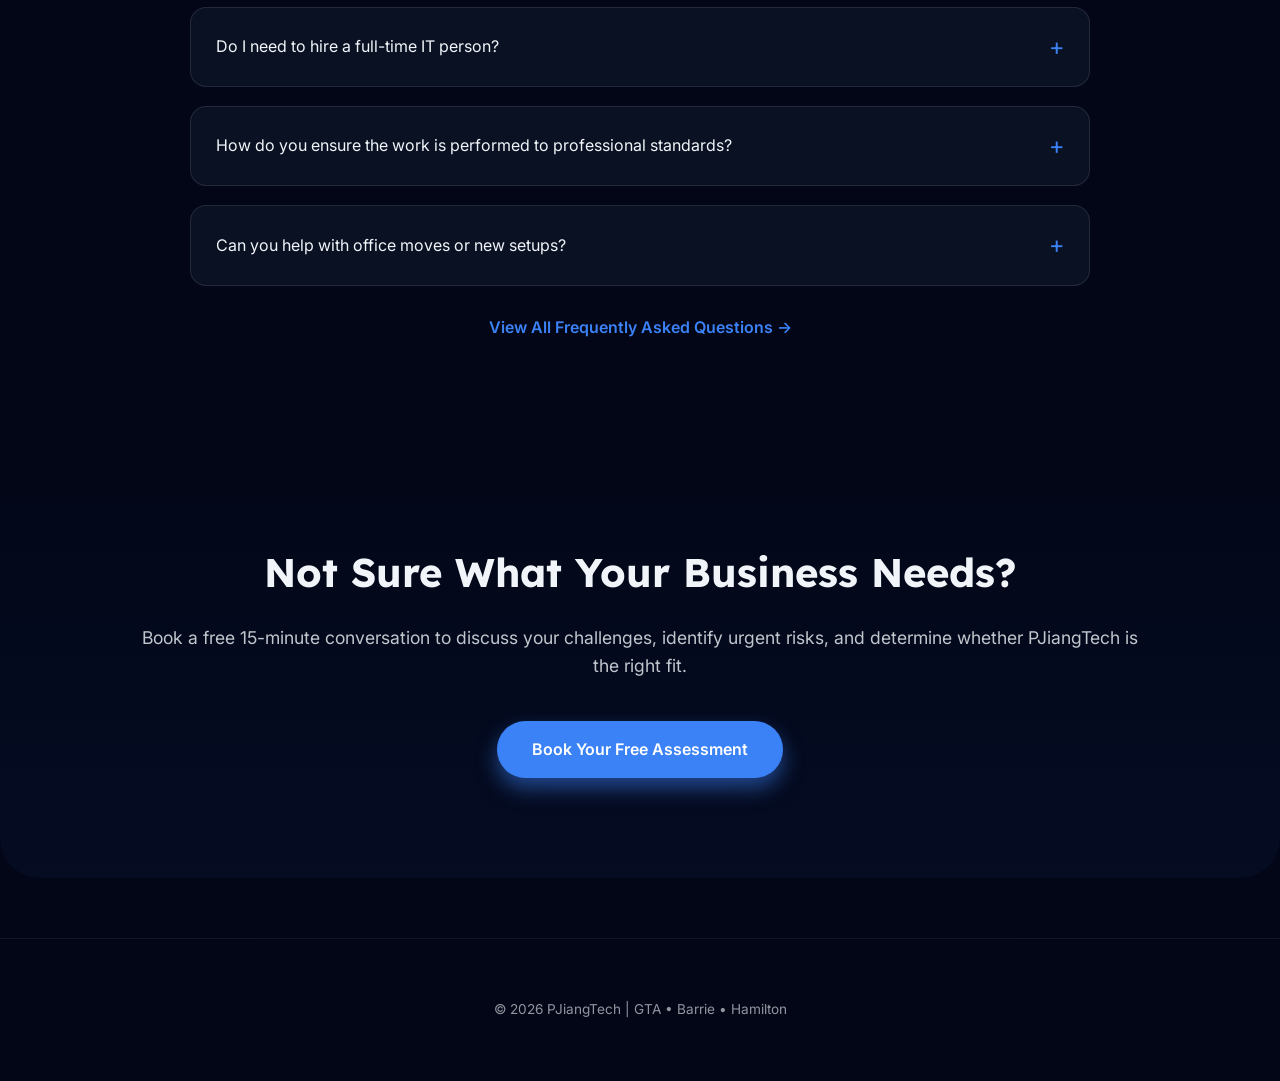
==== commit e2d61eb6: "feat: improve website conversion content" ====
--- a/index.html
+++ b/index.html
@@ -4,6 +4,12 @@
   <meta charset="UTF-8" />
   <meta name="viewport" content="width=device-width, initial-scale=1.0" />
   <title>PJiangTech | Managed IT & Infrastructure</title>
+  <meta name="description" content="Senior managed IT, cybersecurity, cloud, and network support for growing businesses across the GTA, Barrie, and Hamilton." />
+  <link rel="canonical" href="https://pjiangtech.com/" />
+  <meta property="og:title" content="PJiangTech | Senior IT Support for Growing Businesses" />
+  <meta property="og:description" content="Direct access to Tier 3 IT expertise without hiring a full-time IT department." />
+  <meta property="og:type" content="website" />
+  <meta property="og:url" content="https://pjiangtech.com/" />
   <link href="https://fonts.googleapis.com/css2?family=Inter:wght@300;400;500;600&family=Lexend:wght@600;700&display=swap" rel="stylesheet">
   <style>
     :root {
@@ -145,6 +151,9 @@
   opacity: 0.8;
 }
   </style>
+  <link rel="stylesheet" href="styles.css" />
+  <script defer src="app.js"></script>
+  <script type="application/ld+json">{"@context":"https://schema.org","@type":"ProfessionalService","name":"PJiangTech","url":"https://pjiangtech.com/","telephone":"+1-647-510-8267","email":"info@pjiangtech.com","areaServed":["Greater Toronto Area","Barrie","Hamilton"],"founder":{"@type":"Person","name":"Patrick Jiang"}}</script>
 </head>
 <body>
 
@@ -166,49 +175,36 @@
 </header>
 
 <section class="hero">
-  <h1>Reliable IT.<br>Secure Business.</h1>
-  <p>Tier 3 infrastructure expertise and managed security for construction, medical, and professional firms.</p>
+  <p class="eyebrow">Senior IT support for growing GTA businesses</p>
+  <h1>Reliable IT.<br>Without the Runaround.</h1>
+  <p>Get direct access to senior expertise for Microsoft 365, cybersecurity, networks, cloud systems, and day-to-day support—without hiring a full-time IT department.</p>
   <div style="display: flex; justify-content: center; width: 100%; margin-top: 25px;">
     <a href="contact.html" class="btn">Get a Free 15‑min IT Assessment</a>
   </div>
   <p style="margin-top: 18px; font-size: 0.95rem; opacity: 0.7;">Reply within 1 business day.</p>
+  <div class="trust-row" aria-label="Service assurances"><span>No-obligation consultation</span><span>Senior-level ownership</span><span>GTA, Barrie &amp; Hamilton</span></div>
 </section>
 
 <section id="services">
   <div style="text-align: center; margin-bottom: 50px;">
-    <h2 style="font-size: 2.5rem; margin-bottom: 15px;">Enterprise-Grade Solutions</h2>
-    <p style="opacity: 0.7; max-width: 700px; margin: 0 auto;">Leveraging a decade of technical leadership to provide end-to-end IT systems integration for businesses of all sizes.</p>
+    <h2 style="font-size: 2.5rem; margin-bottom: 15px;">IT Services Designed Around Your Business</h2>
+    <p style="opacity: 0.7; max-width: 700px; margin: 0 auto;">Whether you are opening a location, connecting a jobsite, securing Microsoft 365, or looking for ongoing support, you work directly with an experienced senior IT professional.</p>
   </div>
   
   <div class="services-grid">
     <a href="services.html" class="s-card">
-      <h3 style="color: #60a5fa;">Digital Foundations</h3>
-      <p><strong>Perfect for new businesses.</strong> Professional email setup (M365), domain management, and secure cloud storage to get you started right.</p>
+      <h3 style="color: #60a5fa;">Business IT Setup</h3>
+      <p>Launch a business or new location with professional email, secure file sharing, protected devices, reliable Wi-Fi, and documented access controls.</p>
     </a>
 
     <a href="services.html" class="s-card">
-      <h3>Managed IT</h3>
-      <p>24/7 monitoring, proactive patch management, and unlimited Tier 3 helpdesk support for established teams.</p>
+      <h3>Managed IT Support</h3>
+      <p>Keep your team productive with proactive monitoring, patching, cybersecurity, backups, Microsoft 365 administration, and responsive support.</p>
     </a>
 
     <a href="services.html" class="s-card">
-      <h3>Network Security</h3>
-      <p>Custom infrastructure built for construction sites, warehouses, and medical clinics.</p>
-    </a>
-
-    <a href="services.html" class="s-card">
-      <h3>Cloud & Servers</h3>
-      <p>High-availability Azure migrations, on-premise server maintenance, and secure backups.</p>
-    </a>
-
-    <a href="services.html" class="s-card">
-      <h3>Modern Workplace</h3>
-      <p>Full Microsoft 365 administration, Intune MDM, and automated device provisioning.</p>
-    </a>
-
-    <a href="services.html" class="s-card">
-      <h3>Communication & Security</h3>
-      <p>Hosted VoIP deployments and IP surveillance integration for total site safety and connectivity.</p>
+      <h3>Infrastructure Projects</h3>
+      <p>Plan and deploy networks, cloud migrations, servers, Wi-Fi, cameras, and connectivity for offices, warehouses, clinics, and construction sites.</p>
     </a>
   </div>
 </section>
@@ -216,14 +212,14 @@
 <section id="about" class="about-section">
   <div style="display: grid; grid-template-columns: 1fr 1fr; gap: 50px; align-items: center;">
     <div>
-      <h2 style="color: var(--accent); font-size: 2.2rem; margin-bottom: 20px;">10+ Years of Technical Excellence</h2>
-      <p>Founded by <strong>Patrick Jiang</strong>, PJiangTech brings senior-level Systems Administration expertise to small and mid-sized businesses.</p>
-      <p style="margin-top: 15px;">A <strong>Business Information Technology Honors Graduate</strong>, Patrick has a proven track record of leading multi-site infrastructure projects with zero service disruption and ITIL-aligned stability.</p>
+      <h2 style="color: var(--accent); font-size: 2.2rem; margin-bottom: 20px;">Senior Expertise. Direct Accountability.</h2>
+      <p>Founded by <strong>Patrick Jiang</strong>, PJiangTech gives small and mid-sized businesses direct access to experienced IT leadership.</p>
+      <p style="margin-top: 15px;">With more than 10 years in senior systems administration, Patrick delivers practical recommendations, clear documentation, and carefully planned changes—without unnecessary complexity or confusing technical jargon.</p>
 
       <div style="margin-top: 22px; background: rgba(59, 130, 246, 0.06); border: 1px solid var(--border); border-radius: 18px; padding: 18px 20px;">
         <h3 style="font-size: 1.1rem; margin-bottom: 10px;">Why PJiangTech</h3>
         <ul style="margin-left: 18px; opacity: 0.85;">
-          <li><strong>Senior-level ownership:</strong> direct access to Tier 3 expertise (no ticket ping‑pong).</li>
+          <li><strong>Senior-level ownership:</strong> direct access to the person responsible for your technology.</li>
           <li><strong>Microsoft-first modern workplace:</strong> M365, Intune, Azure, and secure identity.</li>
           <li><strong>Built for real environments:</strong> construction sites, clinics, warehouses, and multi‑location offices.</li>
         </ul>
@@ -247,13 +243,14 @@
 <section id="testimonials" style="padding: 100px 10%; overflow: hidden;">
   <div style="text-align: center; margin-bottom: 60px;">
     <h2 style="font-size: 2.5rem; color: var(--accent);">Client Success</h2>
-    <p style="opacity: 0.7;">Real results from infrastructure and service partnerships.</p>
+    <p style="opacity: 0.7;">Examples of problems solved for growing Ontario businesses.</p>
   </div>
 
   <div style="display: grid; grid-template-columns: repeat(auto-fit, minmax(300px, 1fr)); gap: 30px;">
     
     <div class="testimonial-card" style="background: var(--glass); padding: 40px; border-radius: 24px; border: 1px solid var(--border); display: flex; flex-direction: column;">
-      <p style="font-style: italic; opacity: 0.9; flex-grow: 1;">"Resolved our network problems in under an hour. Also implemented a cloud solution that cut our server expenses by 30%. Unmatched expertise."</p>
+      <h3 style="color: var(--accent); margin-bottom: 14px;">Cloud Migration Reduced Server Costs by 30%</h3>
+      <p style="opacity: 0.9; flex-grow: 1;">After resolving recurring network issues, PJiangTech implemented a cloud solution that reduced ongoing server expenses for a 30-user professional-services firm.</p>
       <div style="margin-top: 25px; padding-top: 20px; border-top: 1px solid var(--border);">
         <strong style="color: var(--accent); display: block;">Operations Manager</strong>
         <small style="opacity: 0.6;">Professional services firm (GTA) · ~30 users</small>
@@ -262,7 +259,8 @@
 
 
     <div class="testimonial-card" style="background: var(--glass); padding: 40px; border-radius: 24px; border: 1px solid var(--border); display: flex; flex-direction: column;">
-      <p style="font-style: italic; opacity: 0.9; flex-grow: 1;">"Handled hiring shifts seamlessly—from email setup to access permissions. The onboarding was fast and smooth, allowing our team to work without headaches."</p>
+      <h3 style="color: var(--accent); margin-bottom: 14px;">Faster, Consistent Employee Onboarding</h3>
+      <p style="opacity: 0.9; flex-grow: 1;">Email, software, and access permissions were standardized so new employees could begin working with fewer setup delays.</p>
       <div style="margin-top: 25px; padding-top: 20px; border-top: 1px solid var(--border);">
         <strong style="color: var(--accent); display: block;">Owner / Managing Partner</strong>
         <small style="opacity: 0.6;">Growing team · onboarding + access controls</small>
@@ -270,7 +268,8 @@
     </div>
 
     <div class="testimonial-card" style="background: var(--glass); padding: 40px; border-radius: 24px; border: 1px solid var(--border); display: flex; flex-direction: column;">
-      <p style="font-style: italic; opacity: 0.9; flex-grow: 1;">"Handled our entire new Jobsite IT setup. Ran RJ45 cables, installed APs, and configured switches. Everything worked perfectly on day one."</p>
+      <h3 style="color: var(--accent); margin-bottom: 14px;">New Jobsite Ready for Opening Day</h3>
+      <p style="opacity: 0.9; flex-grow: 1;">PJiangTech installed structured cabling, wireless access points, and network switches, then tested the complete network before the team arrived.</p>
       <div style="margin-top: 25px; padding-top: 20px; border-top: 1px solid var(--border);">
         <strong style="color: var(--accent); display: block;">Project Lead</strong>
         <small style="opacity: 0.6;">Construction (GTA) · new jobsite network build</small>
@@ -291,11 +290,11 @@
     <div class="panel"><p>We handle everything from professional email setup (Microsoft 365) and network cabling to managed security and Tier 3 infrastructure support.</p></div>
 
     <div class="accordion">Do I need to hire a full-time IT person?</div>
-    <div class="panel"><p>Not necessarily. We provide the same level of senior expertise at a fraction of the cost, acting as your dedicated IT department.</p></div>
+    <div class="panel"><p>Not necessarily. PJiangTech can provide ongoing support, project delivery, or senior escalation based on your needs, without requiring you to build a full internal IT department.</p></div>
 
     <div class="accordion">How do you ensure the work is performed to professional standards?</div>
 <div class="panel">
-  <p>Every project and service engagement begins with a detailed <strong>Statement of Work (SOW)</strong>. This document clearly defines the scope, technical requirements, and expected deliverables, ensuring full transparency. By following a structured, ITIL-aligned process, we guarantee that all infrastructure changes are documented, tested, and executed with zero surprise to your operations.</p>
+  <p>Project engagements begin with a detailed <strong>Statement of Work (SOW)</strong> defining the scope, technical requirements, responsibilities, costs, and expected deliverables. Infrastructure changes are documented, tested, and scheduled to minimize disruption.</p>
 </div>
 
     <div class="accordion">Can you help with office moves or new setups?</div>
@@ -308,9 +307,9 @@
 </section>
 
 <section class="cta-section">
-    <h2 style="font-size: 2.5rem; margin-bottom: 20px;">Ready to Secure and Optimize Your Infrastructure?</h2>
-    <p style="opacity: 0.8; margin-bottom: 40px; font-size: 1.1rem;">Contact PJiangTech today for a comprehensive network and security audit.</p>
-    <a href="contact.html" class="btn">Book a Consultation</a>
+    <h2 style="font-size: 2.5rem; margin-bottom: 20px;">Not Sure What Your Business Needs?</h2>
+    <p style="opacity: 0.8; margin-bottom: 40px; font-size: 1.1rem;">Book a free 15-minute conversation to discuss your challenges, identify urgent risks, and determine whether PJiangTech is the right fit.</p>
+    <a href="contact.html" class="btn">Book Your Free Assessment</a>
 </section>
 
 <footer><p>© 2026 PJiangTech | GTA • Barrie • Hamilton</p></footer>
--- a/styles.css
+++ b/styles.css
@@ -0,0 +1,127 @@
+:root {
+  --surface-soft: rgba(15, 23, 42, 0.55);
+  --muted: #94a3b8;
+  --success: #34d399;
+}
+
+html { scroll-behavior: smooth; }
+body { overflow-x: hidden; }
+a, button, input, textarea { -webkit-tap-highlight-color: transparent; }
+a:focus-visible, button:focus-visible, input:focus-visible, textarea:focus-visible {
+  outline: 3px solid #93c5fd;
+  outline-offset: 3px;
+}
+
+.site-header {
+  max-width: 1240px;
+  min-height: 64px;
+}
+.site-header .logo { white-space: nowrap; }
+body.light .site-header .logo { color: #0f172a !important; }
+.site-nav { display: flex; align-items: center; gap: 24px; }
+.site-nav a { margin-left: 0; }
+.site-nav a:hover, .site-nav a[aria-current="page"] { color: #60a5fa; opacity: 1; }
+.nav-cta {
+  padding: 9px 16px;
+  border-radius: 999px;
+  color: #fff !important;
+  background: var(--accent);
+  opacity: 1 !important;
+}
+.menu-toggle {
+  display: none;
+  width: 44px;
+  height: 44px;
+  border: 1px solid var(--border);
+  border-radius: 50%;
+  background: transparent;
+  color: var(--text);
+  cursor: pointer;
+  font-size: 1.25rem;
+}
+
+.trust-row {
+  display: flex;
+  justify-content: center;
+  flex-wrap: wrap;
+  gap: 10px 22px;
+  margin-top: 20px;
+  color: inherit;
+  opacity: .72;
+  font-size: .9rem;
+}
+.trust-row span::before { content: '\2713'; color: var(--success); margin-right: 7px; font-weight: 700; }
+.eyebrow {
+  margin-bottom: 14px;
+  color: #93c5fd;
+  font-size: .78rem;
+  font-weight: 700;
+  letter-spacing: .13em;
+  text-transform: uppercase;
+}
+.skip-link {
+  position: fixed;
+  top: 8px;
+  left: 8px;
+  z-index: 2000;
+  padding: 10px 16px;
+  border-radius: 8px;
+  background: #fff;
+  color: #0f172a;
+  transform: translateY(-150%);
+}
+.skip-link:focus { transform: none; }
+
+.accordion {
+  width: 100%;
+  color: var(--text);
+  font: inherit;
+  text-align: left;
+}
+.accordion[aria-expanded="true"] + .panel { visibility: visible; }
+.panel { visibility: hidden; }
+
+.form-note { margin-top: 14px; font-size: .85rem; opacity: .7; }
+.required { color: #fca5a5; }
+
+@media (prefers-reduced-motion: reduce) {
+  *, *::before, *::after { scroll-behavior: auto !important; animation-duration: .01ms !important; transition-duration: .01ms !important; }
+}
+
+@media (max-width: 820px) {
+  .site-header {
+    width: calc(100% - 24px);
+    top: 12px;
+    padding: 9px 14px;
+    border-radius: 24px;
+  }
+  .site-header .header-contact { display: none; }
+  .menu-toggle { display: inline-grid; place-items: center; }
+  .site-header .header-right { flex-wrap: nowrap; }
+  .site-nav {
+    position: absolute;
+    top: calc(100% + 10px);
+    left: 0;
+    right: 0;
+    display: none;
+    align-items: stretch;
+    gap: 5px;
+    padding: 14px;
+    border: 1px solid var(--border);
+    border-radius: 20px;
+    background: #0f172a;
+    box-shadow: 0 18px 50px rgba(0,0,0,.35);
+  }
+  .site-nav.open { display: flex; flex-direction: column; }
+  .site-nav a { margin: 0; padding: 11px 14px; color: #f1f5f9; border-radius: 10px; }
+  .site-nav a:hover { background: rgba(59,130,246,.12); }
+  .nav-cta { text-align: center; }
+  .hero { padding-top: 140px !important; }
+}
+
+@media (max-width: 520px) {
+  .hero h1 { font-size: clamp(2.2rem, 12vw, 3.1rem) !important; }
+  section { padding-left: 20px !important; padding-right: 20px !important; }
+  .services-grid, .services-container { grid-template-columns: minmax(0, 1fr) !important; }
+  .service-card, .s-card, .contact-form, .contact-info { padding: 26px !important; }
+}
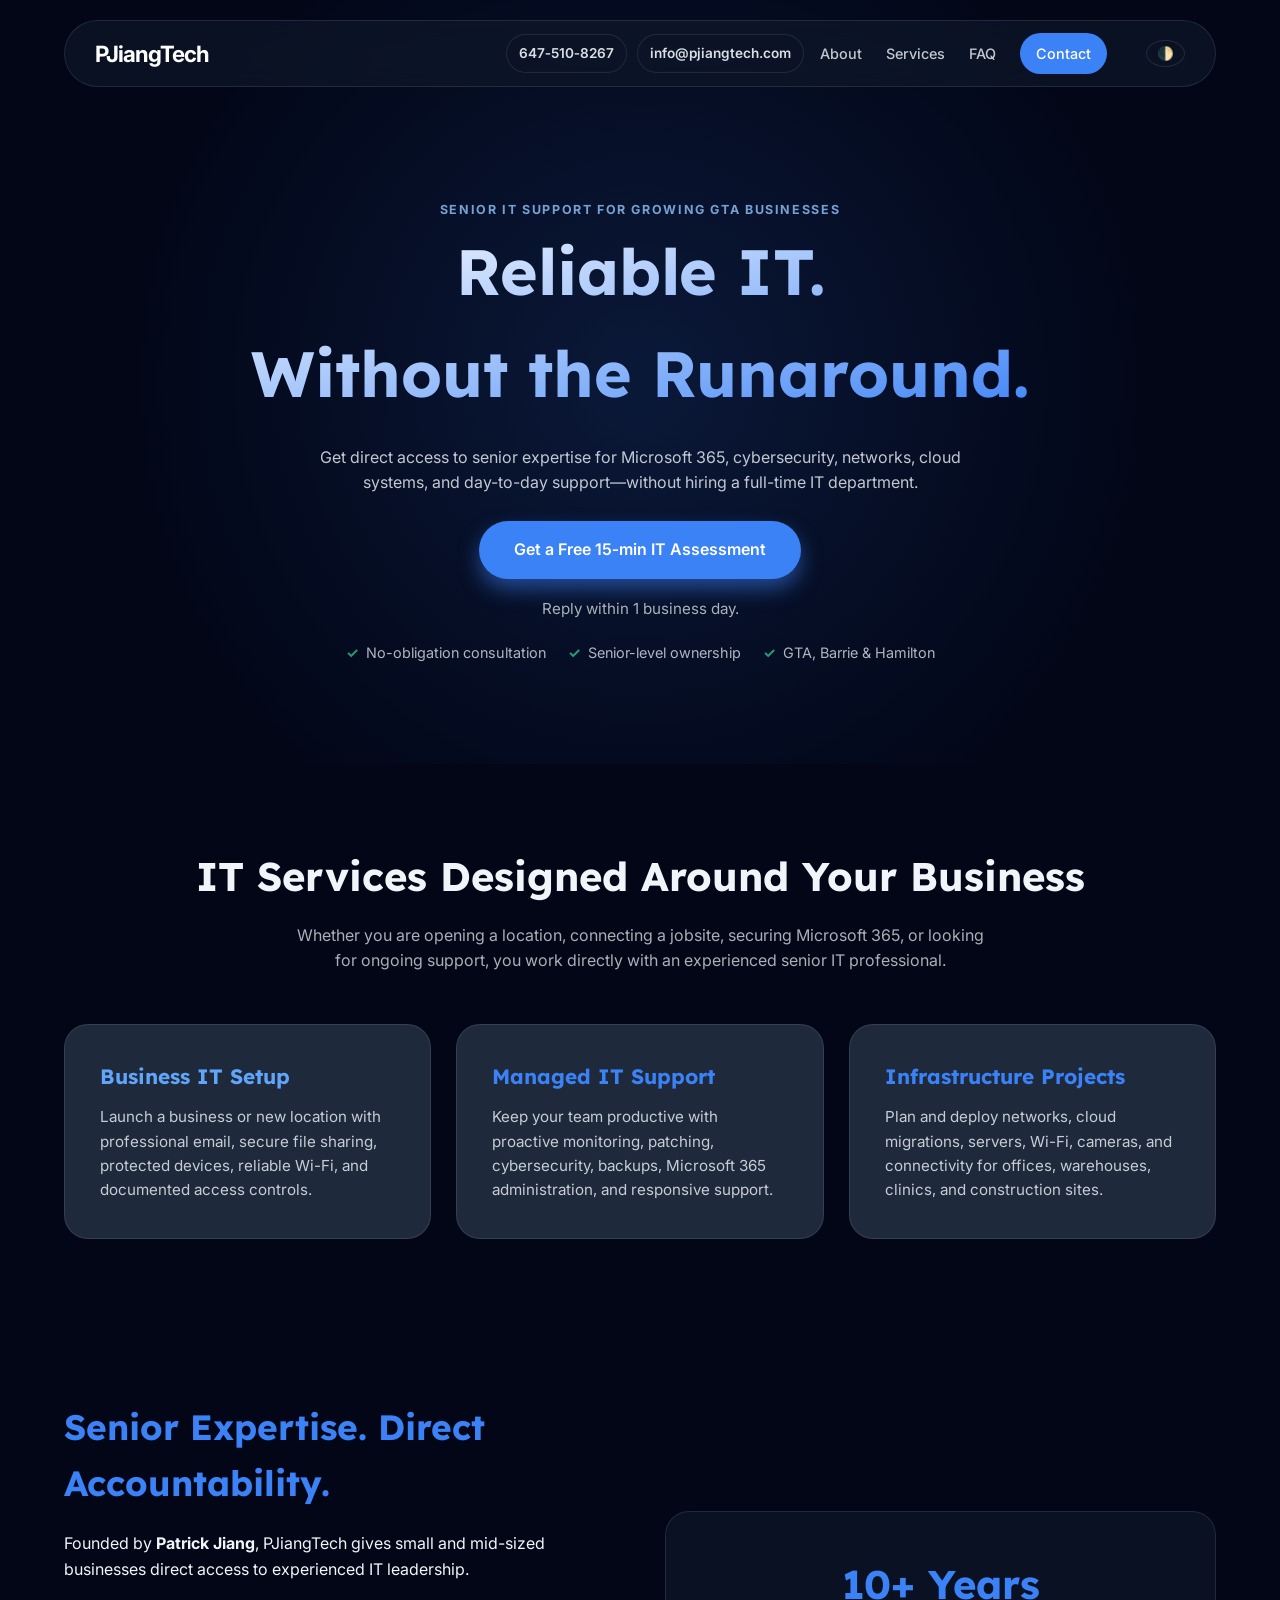
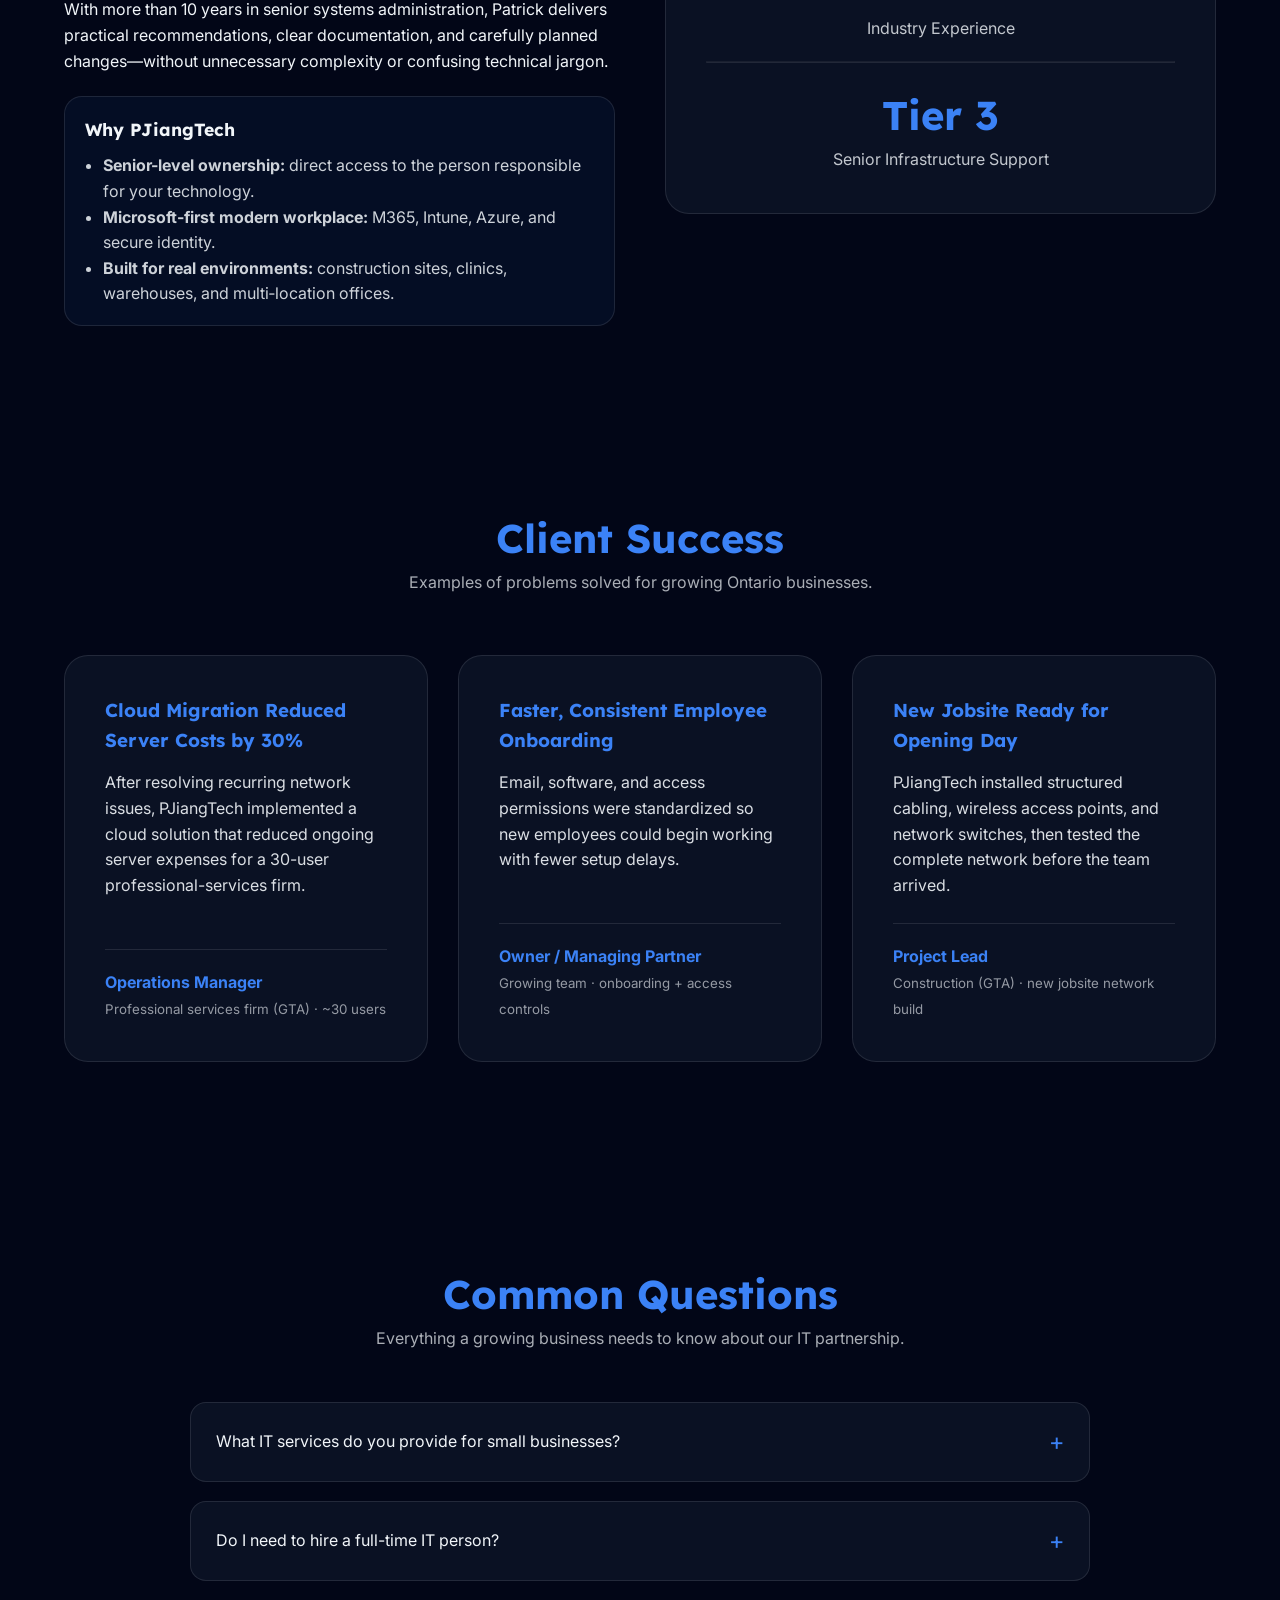
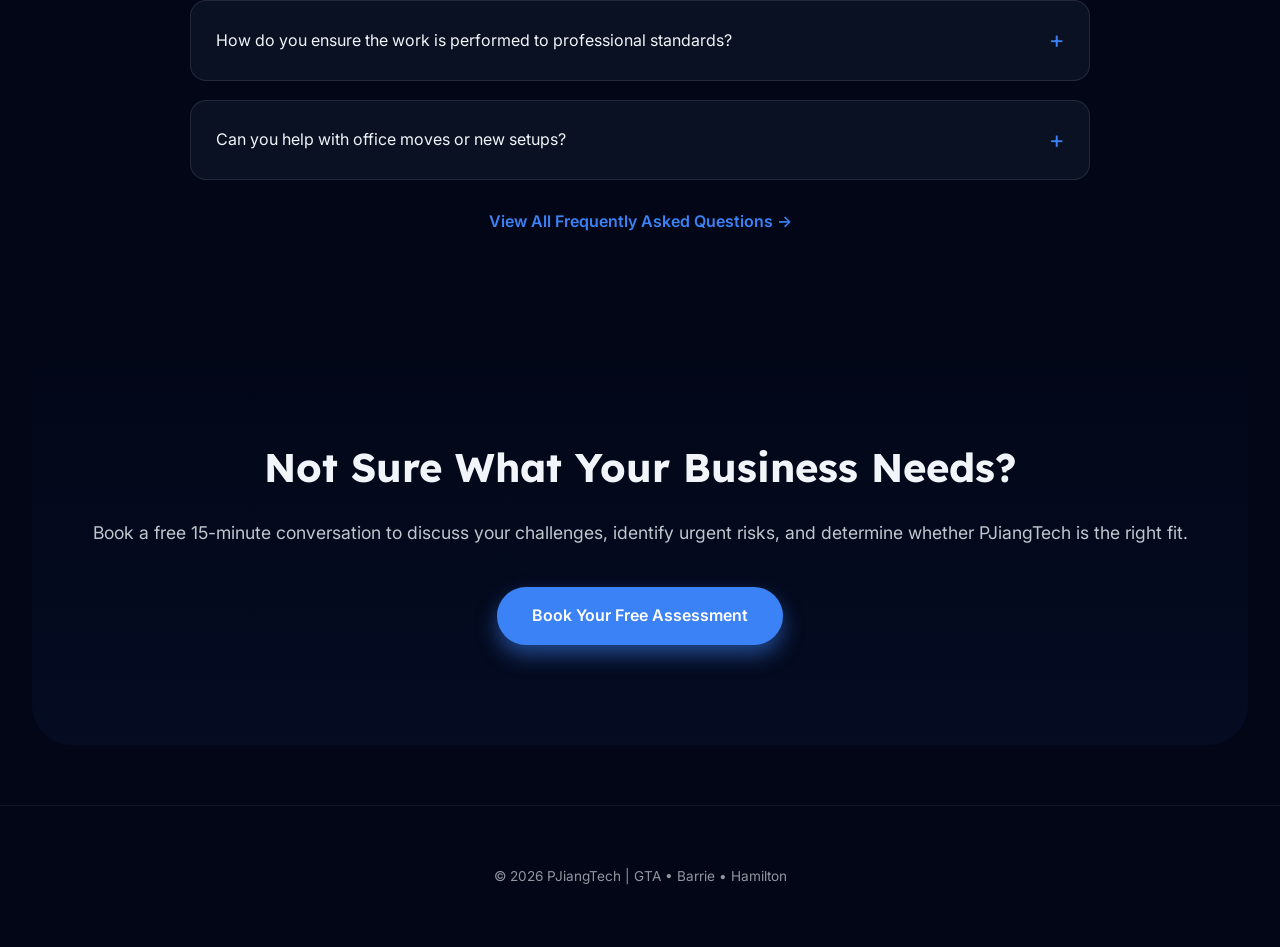
==== commit 4dd94790: "style: improve light theme" ====
--- a/index.html
+++ b/index.html
@@ -174,7 +174,7 @@
   </div>
 </header>
 
-<section class="hero">
+<section class="hero home-hero">
   <p class="eyebrow">Senior IT support for growing GTA businesses</p>
   <h1>Reliable IT.<br>Without the Runaround.</h1>
   <p>Get direct access to senior expertise for Microsoft 365, cybersecurity, networks, cloud systems, and day-to-day support—without hiring a full-time IT department.</p>
--- a/styles.css
+++ b/styles.css
@@ -6,6 +6,74 @@
 
 html { scroll-behavior: smooth; }
 body { overflow-x: hidden; }
+
+/* Light mode is treated as its own visual system rather than a color inversion. */
+body.light {
+  --bg: #f3f6fb;
+  --text: #172033;
+  --muted: #526176;
+  --glass: rgba(255, 255, 255, 0.92);
+  --border: #dbe3ee;
+  --card-bg: #ffffff;
+  --accent: #2563eb;
+  --accent-glow: rgba(37, 99, 235, 0.2);
+  --surface-soft: #eaf2ff;
+  --success: #059669;
+  background-image:
+    radial-gradient(circle at 8% 4%, rgba(37, 99, 235, 0.07), transparent 28rem),
+    radial-gradient(circle at 92% 32%, rgba(14, 165, 233, 0.05), transparent 24rem);
+}
+
+body.light .site-header {
+  background: rgba(255, 255, 255, 0.92);
+  border-color: rgba(148, 163, 184, 0.38);
+  box-shadow: 0 12px 35px rgba(15, 23, 42, 0.09);
+}
+body.light .site-nav a:not(.nav-cta):hover,
+body.light .site-nav a:not(.nav-cta)[aria-current="page"] { color: #1d4ed8; }
+body.light .mode-toggle,
+body.light .menu-toggle { background: #f8fafc; border-color: #cbd5e1; }
+
+body.light .home-hero,
+body.light .faq-hero {
+  background: radial-gradient(circle at center top, rgba(37, 99, 235, 0.14), transparent 68%);
+}
+body.light .home-hero h1,
+body.light .faq-hero h1 {
+  background: linear-gradient(135deg, #0f172a 15%, #2563eb 85%);
+  -webkit-background-clip: text;
+  background-clip: text;
+  -webkit-text-fill-color: transparent;
+}
+body.light .eyebrow { color: #1d4ed8; }
+
+body.light :is(.s-card, .service-card, .testimonial-card, .stats-box, .contact-info, .contact-form, .accordion) {
+  border-color: #dbe3ee !important;
+  box-shadow: 0 12px 32px rgba(15, 23, 42, 0.07);
+}
+body.light :is(.s-card, .service-card, .testimonial-card, .stats-box, .contact-info) {
+  background: #ffffff !important;
+}
+body.light :is(.s-card, .service-card, .testimonial-card, .stats-box, .contact-info, .contact-form, .accordion):hover {
+  border-color: rgba(37, 99, 235, 0.55) !important;
+  box-shadow: 0 18px 42px rgba(37, 99, 235, 0.11);
+}
+body.light .cta-section {
+  background: linear-gradient(135deg, rgba(255, 255, 255, 0.72), #eaf2ff);
+  border: 1px solid #dbeafe;
+}
+body.light .panel {
+  background: #eef4fc;
+  border: 1px solid #dbe3ee;
+  border-top: 0;
+}
+body.light :is(input, textarea) { background: #ffffff !important; border-color: #cbd5e1 !important; }
+body.light :is(input, textarea):focus {
+  border-color: #2563eb !important;
+  box-shadow: 0 0 0 4px rgba(37, 99, 235, 0.12);
+}
+body.light .btn { box-shadow: 0 10px 22px rgba(37, 99, 235, 0.2); }
+body.light footer { opacity: 1; color: var(--muted); }
 a, button, input, textarea { -webkit-tap-highlight-color: transparent; }
 a:focus-visible, button:focus-visible, input:focus-visible, textarea:focus-visible {
   outline: 3px solid #93c5fd;
@@ -83,6 +151,34 @@
 
 .form-note { margin-top: 14px; font-size: .85rem; opacity: .7; }
 .required { color: #fca5a5; }
+
+.right-column-container {
+  width: 100%;
+  max-width: 380px;
+  margin-inline: auto;
+}
+
+/* Wide desktop rhythm: fixed gutters preserve usable space on large screens. */
+@media (min-width: 821px) {
+  body > section:not(.hero),
+  .services-container,
+  .content-section,
+  .contact-wrapper {
+    width: min(calc(100% - 64px), 1500px);
+    max-width: 1500px;
+    margin-inline: auto;
+    padding-left: 32px !important;
+    padding-right: 32px !important;
+  }
+
+  .services-grid {
+    grid-template-columns: repeat(3, minmax(0, 1fr));
+  }
+
+  .content-section {
+    align-items: start;
+  }
+}
 
 @media (prefers-reduced-motion: reduce) {
   *, *::before, *::after { scroll-behavior: auto !important; animation-duration: .01ms !important; transition-duration: .01ms !important; }
